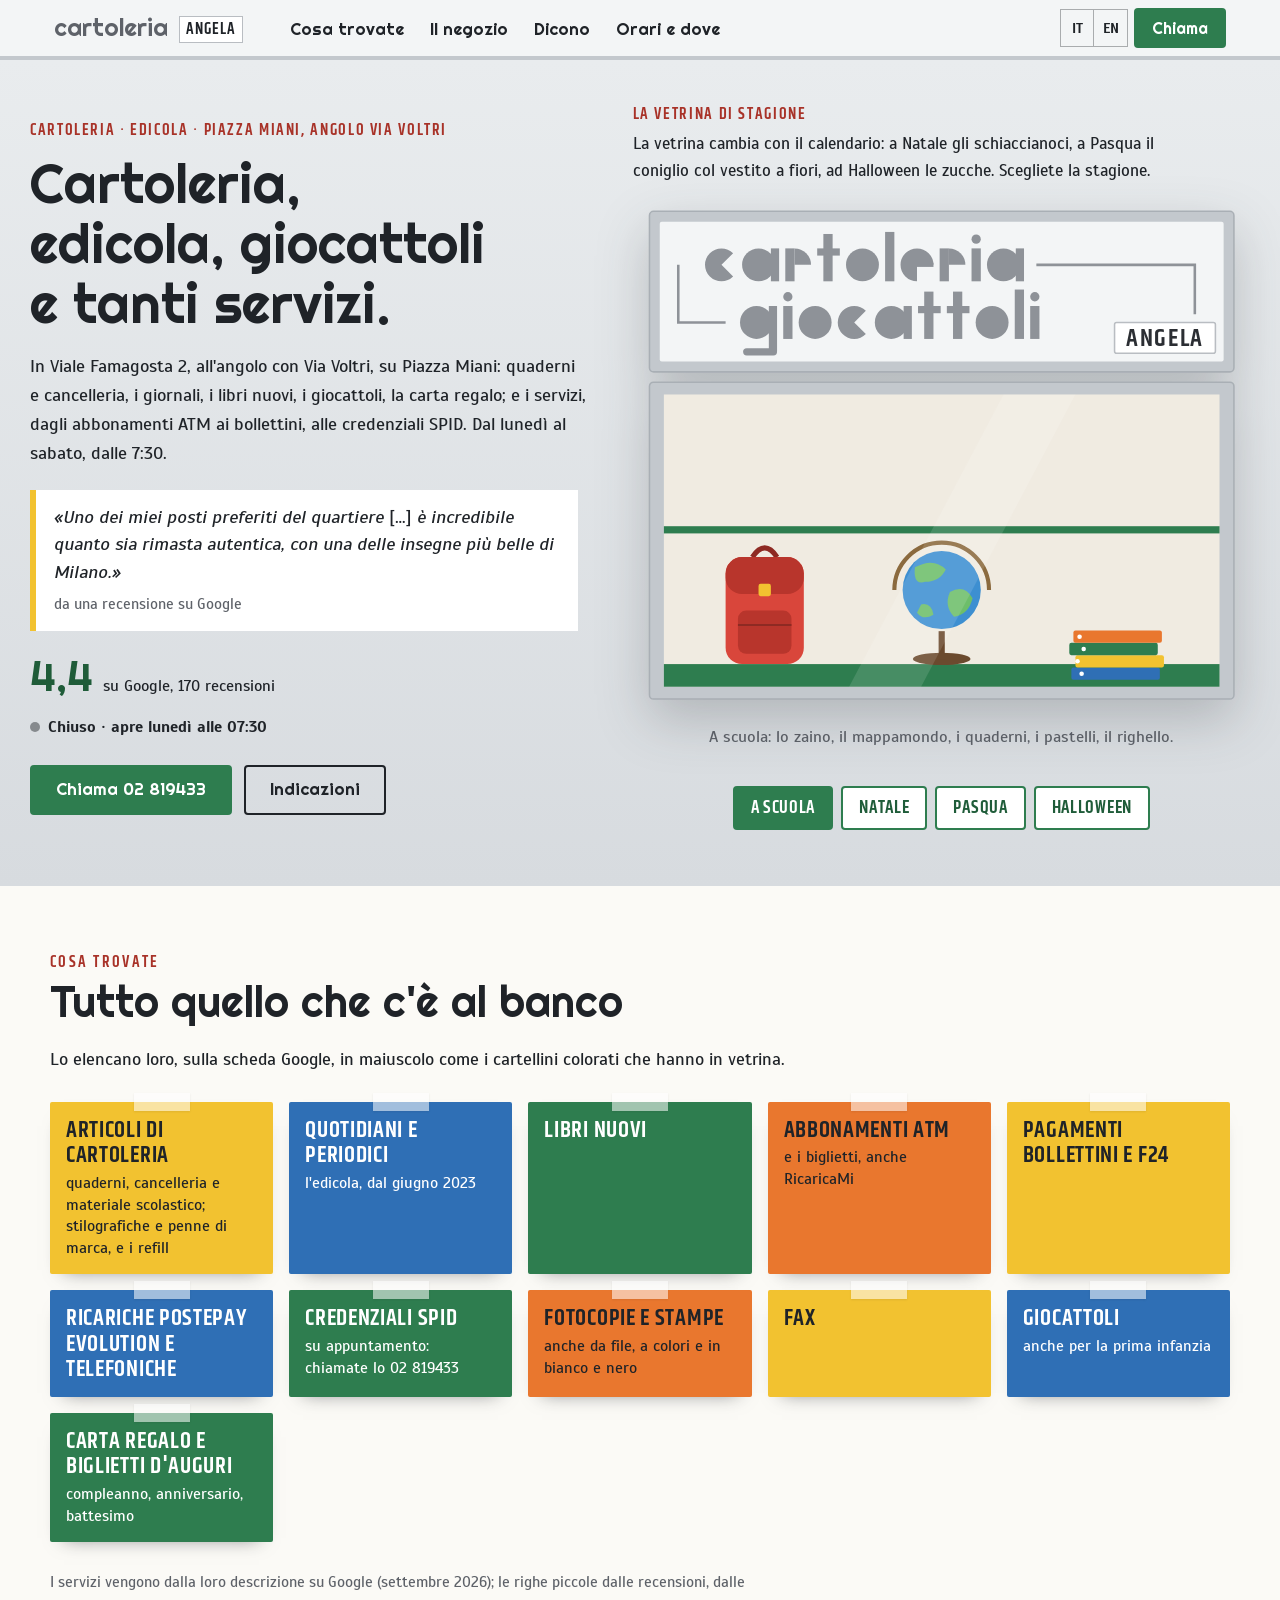
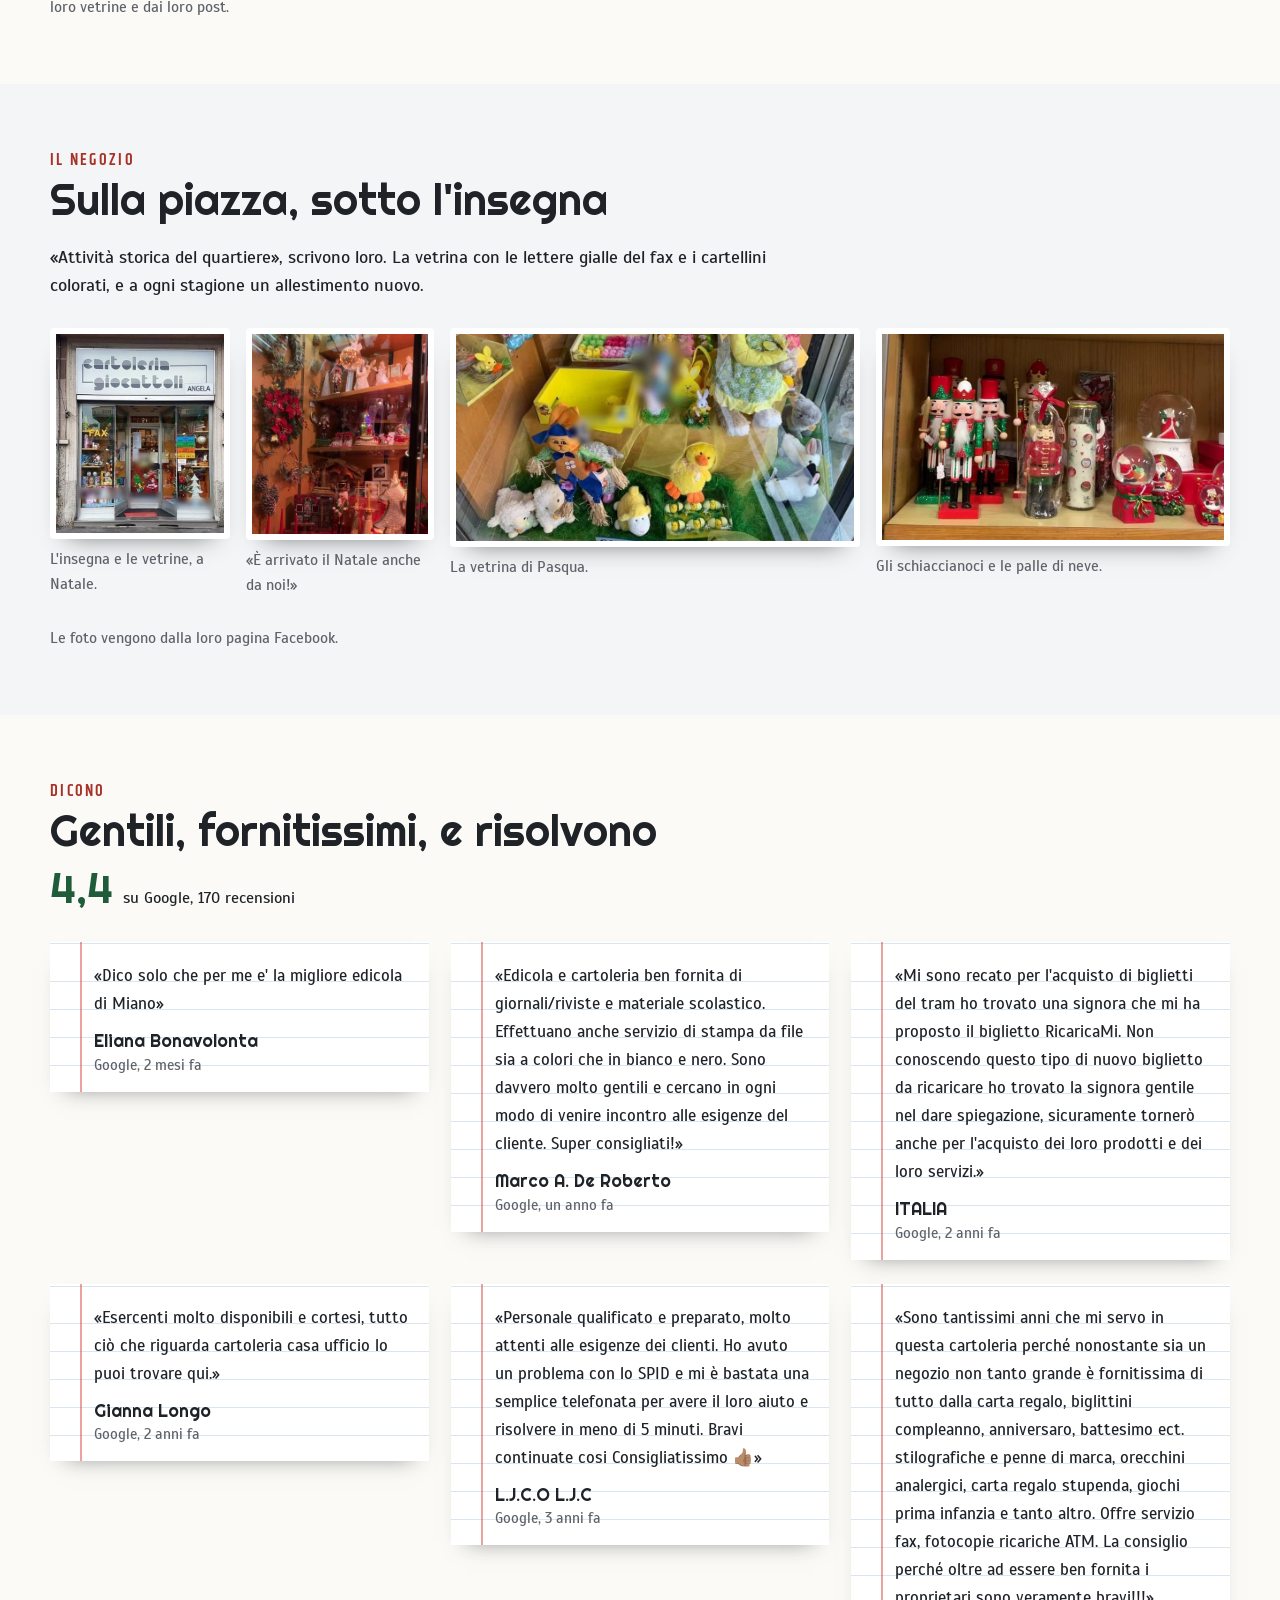
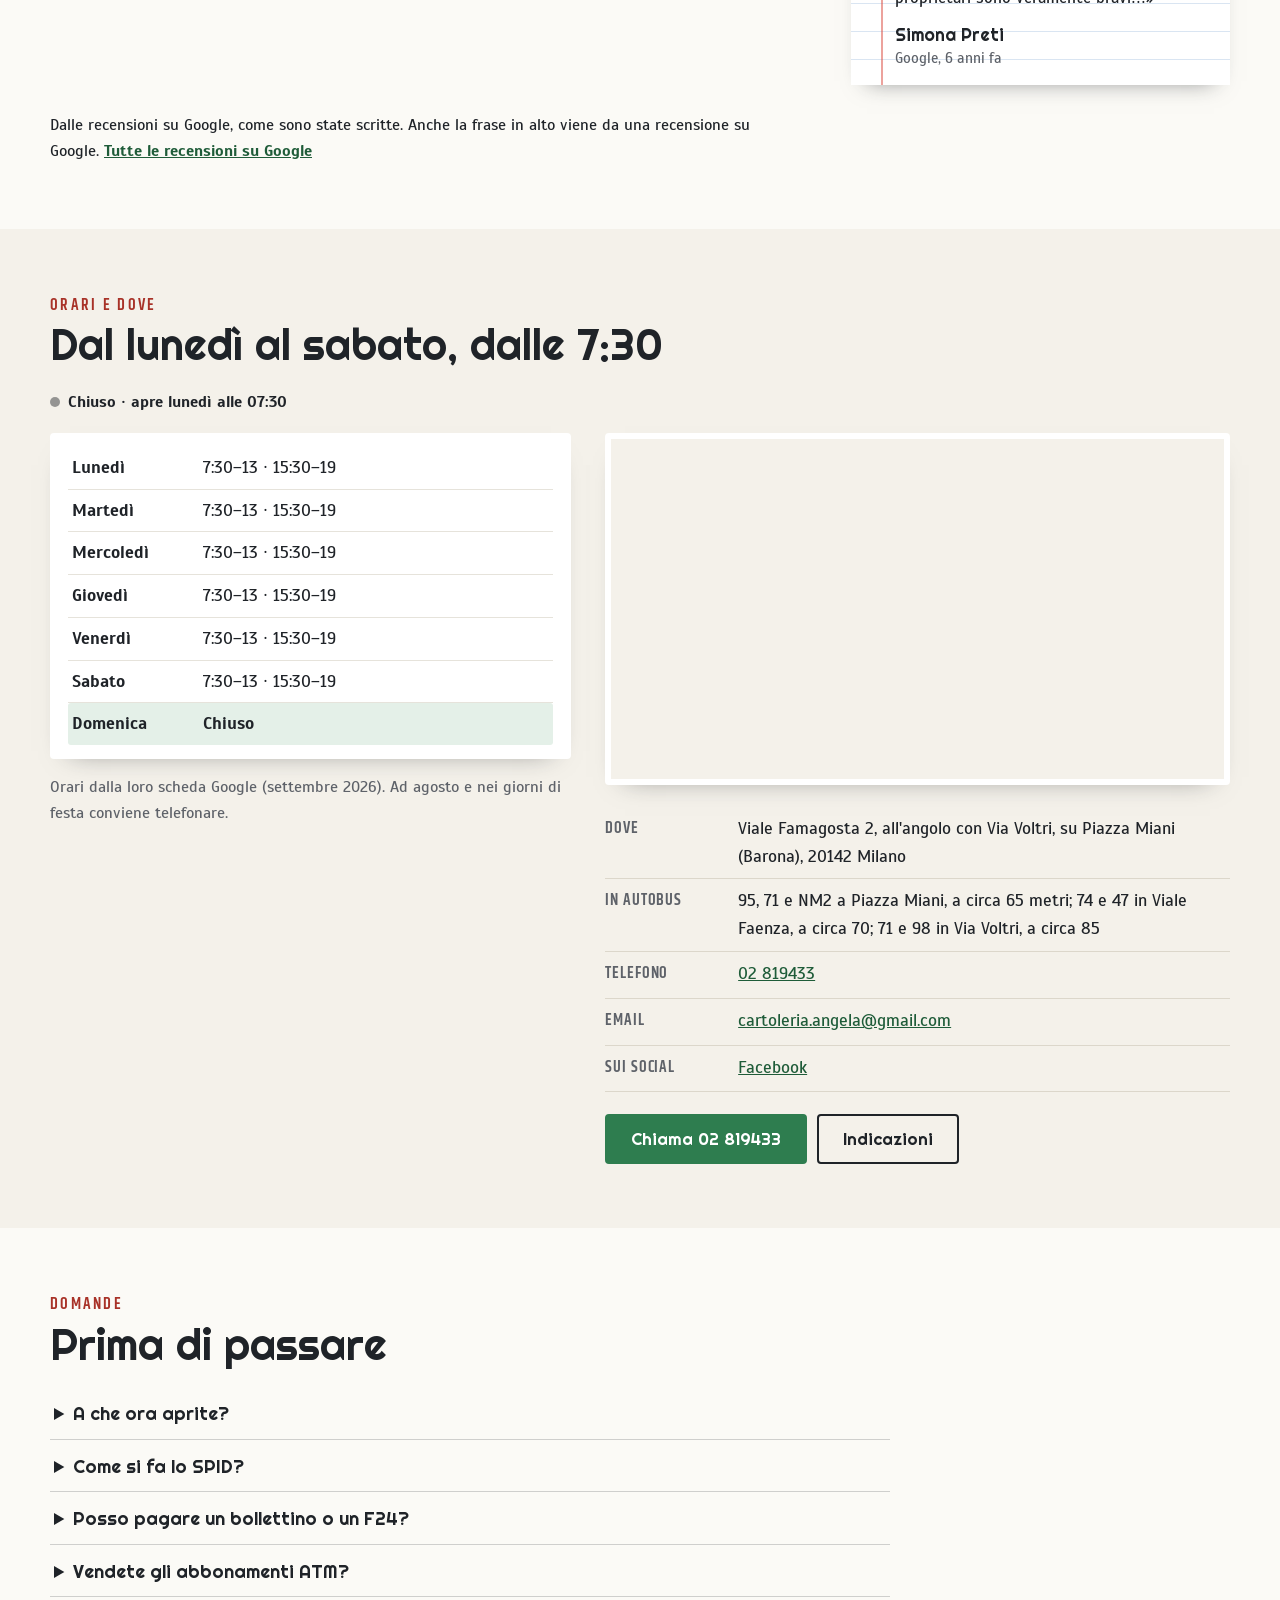
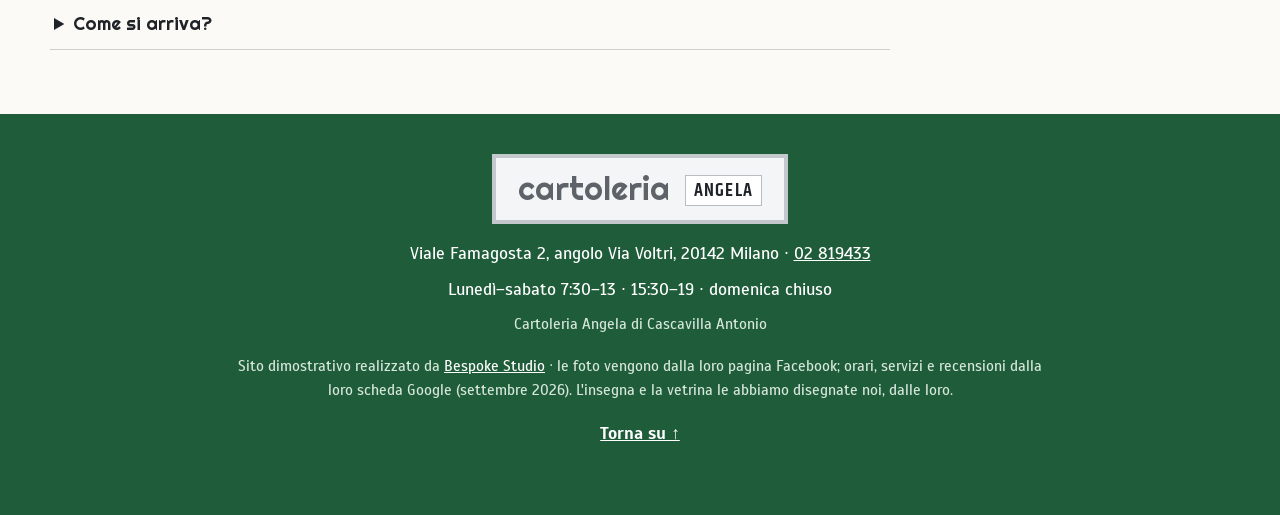
==== index.html @ 340fa1d5 "Cartoleria Angela, Viale Famagosta 2 — la vetrina di stagione Cartoleria ed edicola su Piazza Miani," ====
<!DOCTYPE html>
<html lang="it" class="no-js">
<head>
<meta charset="utf-8">
<meta name="viewport" content="width=device-width, initial-scale=1">
<script>(function(){var r=document.documentElement;r.classList.remove('no-js');
/* la firma: finché main.js non parte la vetrina resta vuota; se il codice non arriva, dopo 2,5 s è allestita (stato finale) */
try{if(!matchMedia('(prefers-reduced-motion: reduce)').matches){r.classList.add('firma-attesa');window.__attesaVetrina=setTimeout(function(){r.classList.remove('firma-attesa')},2500)}}catch(e){}})()</script>
<title>Cartoleria Angela — cartoleria ed edicola, Viale Famagosta 2 (Piazza Miani), Milano</title>
<meta name="description" content="Cartoleria Angela, Viale Famagosta 2 angolo Via Voltri, su Piazza Miani (Milano, Barona): cartoleria, edicola, libri nuovi, giocattoli; abbonamenti ATM, bollettini e F24, ricariche, credenziali SPID, fotocopie. Lunedì–sabato 7:30–13 e 15:30–19. Google 4,4 su 170. Tel. 02 819433.">
<link rel="canonical" href="https://rotenzark.github.io/cartoleria-angela-barona/">
<meta property="og:type" content="website">
<meta property="og:title" content="Cartoleria Angela — cartoleria, edicola, giocattoli e tanti servizi">
<meta property="og:description" content="La cartoleria di Piazza Miani, con una delle insegne più belle di Milano: articoli di cartoleria, giornali, libri, giocattoli e i servizi, dagli abbonamenti ATM allo SPID.">
<meta property="og:image" content="https://rotenzark.github.io/cartoleria-angela-barona/img/og.jpg">
<meta property="og:url" content="https://rotenzark.github.io/cartoleria-angela-barona/">
<meta property="og:locale" content="it_IT">
<meta name="twitter:card" content="summary_large_image">
<meta name="theme-color" content="#2E7D4F">
<link rel="icon" href="img/favicon.svg" type="image/svg+xml">
<link rel="icon" href="img/favicon-32.png" sizes="32x32" type="image/png">
<link rel="apple-touch-icon" href="img/apple-touch-icon.png">
<link rel="preconnect" href="https://fonts.googleapis.com">
<link rel="preconnect" href="https://fonts.gstatic.com" crossorigin>
<link href="https://fonts.googleapis.com/css2?family=Khand:wght@500;600&amp;family=Righteous&amp;family=Scada:ital,wght@0,400;0,700;1,400&amp;display=swap" rel="stylesheet">
<link rel="stylesheet" href="css/styles.css?v=1">
<script src="https://cdn.jsdelivr.net/npm/gsap@3.12.5/dist/gsap.min.js" defer></script>
<script src="https://cdn.jsdelivr.net/npm/gsap@3.12.5/dist/ScrollTrigger.min.js" defer></script>
<script src="js/main.js?v=1" defer></script>
<script type="application/ld+json">
{"@context":"https://schema.org","@type":"Store","name":"Cartoleria Angela","legalName":"Cartoleria Angela di Cascavilla Antonio","description":"Cartoleria ed edicola in Viale Famagosta 2, angolo Via Voltri, su Piazza Miani a Milano: articoli di cartoleria, quotidiani e periodici, libri nuovi, giocattoli; abbonamenti ATM, pagamenti di bollettini e F24, ricariche, credenziali SPID, fotocopie.","url":"https://rotenzark.github.io/cartoleria-angela-barona/","image":"https://rotenzark.github.io/cartoleria-angela-barona/img/og.jpg","telephone":"+39 02 819433","email":"cartoleria.angela@gmail.com","address":{"@type":"PostalAddress","streetAddress":"Viale Famagosta 2","postalCode":"20142","addressLocality":"Milano","addressRegion":"MI","addressCountry":"IT"},"geo":{"@type":"GeoCoordinates","latitude":45.43682,"longitude":9.1548},"openingHoursSpecification":[{"@type":"OpeningHoursSpecification","dayOfWeek":["Monday","Tuesday","Wednesday","Thursday","Friday","Saturday"],"opens":"07:30","closes":"13:00"},{"@type":"OpeningHoursSpecification","dayOfWeek":["Monday","Tuesday","Wednesday","Thursday","Friday","Saturday"],"opens":"15:30","closes":"19:00"}],"aggregateRating":{"@type":"AggregateRating","ratingValue":"4.4","reviewCount":"170","bestRating":"5"},"sameAs":["https://www.facebook.com/cartoleriangela"]}
</script>
<script type="application/ld+json">
{"@context":"https://schema.org","@type":"FAQPage","mainEntity":[
{"@type":"Question","name":"A che ora aprite?","acceptedAnswer":{"@type":"Answer","text":"Dal lunedì al sabato dalle 7:30 alle 13 e dalle 15:30 alle 19; la domenica è chiuso. Sono gli orari della loro scheda Google di settembre 2026."}},
{"@type":"Question","name":"Come si fa lo SPID?","acceptedAnswer":{"@type":"Answer","text":"Rilasciano le credenziali SPID in negozio, su appuntamento: l'appuntamento si prende al telefono, allo 02 819433."}},
{"@type":"Question","name":"Posso pagare un bollettino o un F24?","acceptedAnswer":{"@type":"Answer","text":"Sì, lo scrivono loro: pagamenti di bollettini e F24, e le ricariche Postepay Evolution e telefoniche."}},
{"@type":"Question","name":"Vendete gli abbonamenti ATM?","acceptedAnswer":{"@type":"Answer","text":"Sì, gli abbonamenti ATM e i biglietti; un cliente racconta che gli hanno proposto il biglietto RicaricaMi, e gliel'hanno spiegato."}},
{"@type":"Question","name":"Come si arriva?","acceptedAnswer":{"@type":"Answer","text":"Viale Famagosta 2 è all'angolo con Via Voltri, su Piazza Miani: il 95, il 71 e l'NM2 fermano a Piazza Miani, a circa 65 metri; il 74 e il 47 in Viale Faenza, a circa 70; il 71 e il 98 in Via Voltri, a circa 85."}}
]}
</script>
</head>
<body>

<a class="salta" href="#contenuto" data-i18n="m.salta">Vai al contenuto</a>

<header class="testata" id="testata">
  <div class="testata__dentro">
    <a class="marchio" href="#inizio" aria-label="Cartoleria Angela: torna all'inizio" data-i18n-aria="m.top">
      <span class="marchio__nome" aria-hidden="true">cartoleria <b>ANGELA</b></span>
    </a>
    <nav id="mainNav" class="voci" aria-label="Le sezioni" data-i18n-aria="m.nav">
      <a href="#servizi" data-i18n="n.servizi">Cosa trovate</a>
      <a href="#negozio" data-i18n="n.negozio">Il negozio</a>
      <a href="#dicono" data-i18n="n.dicono">Dicono</a>
      <a href="#orari" data-i18n="n.orari">Orari e dove</a>
    </nav>
    <div class="testata__azioni">
      <div class="lingue" role="group" aria-label="Lingua" data-i18n-aria="m.lingua">
        <button type="button" data-lang="it" aria-pressed="true">IT</button>
        <button type="button" data-lang="en" aria-pressed="false">EN</button>
      </div>
      <a class="chiama" href="tel:+3902819433"><span data-i18n="t.chiama">Chiama</span></a>
      <button id="burger" class="burger" type="button" aria-expanded="false" aria-controls="menuMobile" aria-label="Apri il menu" data-i18n-aria="m.menu"><span></span><span></span><span></span></button>
    </div>
  </div>
</header>

<nav id="menuMobile" class="menu-mobile" hidden aria-label="Le sezioni" data-i18n-aria="m.nav">
  <a href="#servizi" data-i18n="n.servizi">Cosa trovate</a>
  <a href="#negozio" data-i18n="n.negozio">Il negozio</a>
  <a href="#dicono" data-i18n="n.dicono">Dicono</a>
  <a href="#orari" data-i18n="n.orari">Orari e dove</a>
  <a href="#domande" data-i18n="n.domande">Domande</a>
  <a class="menu-mobile__tel" href="tel:+3902819433"><span data-i18n="t.chiama">Chiama</span> <span class="intero">02 819433</span></a>
</nav>

<main id="contenuto">

  <!-- ══════ L'APERTURA: le parole, l'insegna e la vetrina ══════ -->
  <section id="inizio" class="apertura" aria-labelledby="titolo">
    <div class="apertura__testo">
      <p class="apertura__sopra" data-i18n="h.sopra">Cartoleria · Edicola · Piazza Miani, angolo Via Voltri</p>
      <h1 id="titolo" class="apertura__titolo" data-i18n="h.titolo">Cartoleria, edicola, giocattoli e tanti servizi.</h1>
      <p class="apertura__frase" data-i18n="h.testo">In Viale Famagosta 2, all'angolo con Via Voltri, su Piazza Miani: quaderni e cancelleria, i giornali, i libri nuovi, i giocattoli, la carta regalo; e i servizi, dagli abbonamenti ATM ai bollettini, alle credenziali SPID. Dal lunedì al sabato, dalle 7:30.</p>
      <p class="apertura__citazione"><span>«Uno dei miei posti preferiti del quartiere <span class="taglio">[…]</span> è incredibile quanto sia rimasta autentica, con una delle insegne più belle di Milano.»</span> <span class="apertura__chi" data-i18n="h.chi">da una recensione su Google</span></p>
      <div class="voti">
        <p class="voto"><b class="voto__n">4,4</b> <span class="voto__su" data-i18n="h.google">su Google, 170 recensioni</span></p>
      </div>
      <p class="stato" id="orarioStato">Dal lunedì al sabato, dalle 7:30</p>
      <div class="apertura__azioni">
        <a class="bottone bottone--verde" href="tel:+3902819433"><span data-i18n="t.chiama">Chiama</span>&nbsp;<span class="intero">02 819433</span></a>
        <a class="bottone bottone--vuoto" href="https://www.google.com/maps/dir/?api=1&amp;destination=Cartoleria+Angela%2C+Viale+Famagosta+2%2C+20142+Milano" target="_blank" rel="noopener" data-i18n="t.indicazioni">Indicazioni</a>
      </div>
    </div>
    <div class="apertura__vetrina">
      <p class="vetrina__sopra" data-i18n="p.sopra">La vetrina di stagione</p>
      <p class="vetrina__testo" data-i18n="p.testo">La vetrina cambia con il calendario: a Natale gli schiaccianoci, a Pasqua il coniglio col vestito a fiori, ad Halloween le zucche. Scegliete la stagione.</p>
      <figure class="vetrina" id="vetrina-firma" data-modo="0" data-firma="fatta">
<!--VETRINA--><svg class="vetrina__svg" id="vetrinaSvg" viewBox="0 0 600 500" role="img" aria-labelledby="vetrinaTitolo vetrinaDesc">
        <title id="vetrinaTitolo" data-i18n="p.titolo">L'insegna e la vetrina</title>
        <desc id="vetrinaDesc" data-i18n="p.desc">La loro insegna, «cartoleria giocattoli» in lettere anni Settanta con la targhetta «Angela», e sotto la vetrina: gli oggetti della stagione si posano uno alla volta, poi arriva l'addobbo. A scuola: lo zaino, il mappamondo, i quaderni, i pastelli, il righello e le bandierine. Natale: l'albero, lo schiaccianoci, il pacchetto, la palla di neve, la candela e le lucine. Pasqua: il coniglio, le uova, il cestino, il pulcino e la ghirlanda di fiori. Halloween: le zucche, il cappello da strega, la lanterna, il fantasmino e la ragnatela.</desc>
        <defs><linearGradient id="vetrinaRiga1" gradientUnits="userSpaceOnUse" x1="0" y1="48" x2="0" y2="80"><stop offset="0" stop-color="#8E9298"/><stop offset=".455" stop-color="#8E9298"/><stop offset=".455" stop-color="#F3F5F6"/><stop offset=".545" stop-color="#F3F5F6"/><stop offset=".545" stop-color="#5E6269"/><stop offset="1" stop-color="#5E6269"/></linearGradient><linearGradient id="vetrinaRiga2" gradientUnits="userSpaceOnUse" x1="0" y1="104" x2="0" y2="136"><stop offset="0" stop-color="#8E9298"/><stop offset=".455" stop-color="#8E9298"/><stop offset=".455" stop-color="#F3F5F6"/><stop offset=".545" stop-color="#F3F5F6"/><stop offset=".545" stop-color="#5E6269"/><stop offset="1" stop-color="#5E6269"/></linearGradient><clipPath id="vetrinaVetro"><rect x="30" y="190" width="540" height="284"/></clipPath></defs>
        <g class="insegna" aria-hidden="true">
          <rect class="insegna__telaio" x="16" y="12" width="568" height="156" rx="4"/>
          <rect class="insegna__pannello" x="26" y="22" width="548" height="136" rx="2"/>
          <path class="insegna__filo" d="M392 64 H546 V112 M44 64 V120 H90"/>
          <g fill="url(#vetrinaRiga1)"><g transform="translate(70 80)"><path d="M16 -16 L27.3 -27.3 A16 16 0 1 0 27.3 -4.7 Z"/></g><g transform="translate(106 80)"><circle cx="16" cy="-16" r="16"/><rect x="28" y="-32" width="8" height="32"/></g><g transform="translate(148 80)"><rect x="0" y="-32" width="9" height="32"/><path d="M9 -32 A16 16 0 0 1 25 -16 L9 -16 Z"/></g><g transform="translate(179 80)"><rect x="6" y="-46" width="9" height="46"/><rect x="0" y="-32" width="22" height="7"/></g><g transform="translate(207 80)"><circle cx="16" cy="-16" r="16"/></g><g transform="translate(245 80)"><rect x="0" y="-48" width="9" height="48"/></g><g transform="translate(260 80)"><path d="M16 -16 L32 -16 A16 16 0 1 0 16 0 Z"/><rect x="16" y="-18" width="16" height="4"/></g><g transform="translate(298 80)"><rect x="0" y="-32" width="9" height="32"/><path d="M9 -32 A16 16 0 0 1 25 -16 L9 -16 Z"/></g><g transform="translate(329 80)"><rect x="0" y="-32" width="9" height="32"/><circle cx="4.5" cy="-41" r="4.5"/></g><g transform="translate(344 80)"><circle cx="16" cy="-16" r="16"/><rect x="28" y="-32" width="8" height="32"/></g></g>
          <g fill="url(#vetrinaRiga2)"><g transform="translate(104 136)"><circle cx="16" cy="-16" r="16"/><rect x="28" y="-32" width="8" height="44"/><rect x="3" y="9" width="33" height="7" rx="3.5"/></g><g transform="translate(146 136)"><rect x="0" y="-32" width="9" height="32"/><circle cx="4.5" cy="-41" r="4.5"/></g><g transform="translate(161 136)"><circle cx="16" cy="-16" r="16"/></g><g transform="translate(199 136)"><path d="M16 -16 L27.3 -27.3 A16 16 0 1 0 27.3 -4.7 Z"/></g><g transform="translate(235 136)"><circle cx="16" cy="-16" r="16"/><rect x="28" y="-32" width="8" height="32"/></g><g transform="translate(277 136)"><rect x="6" y="-46" width="9" height="46"/><rect x="0" y="-32" width="22" height="7"/></g><g transform="translate(305 136)"><rect x="6" y="-46" width="9" height="46"/><rect x="0" y="-32" width="22" height="7"/></g><g transform="translate(333 136)"><circle cx="16" cy="-16" r="16"/></g><g transform="translate(371 136)"><rect x="0" y="-48" width="9" height="48"/></g><g transform="translate(386 136)"><rect x="0" y="-32" width="9" height="32"/><circle cx="4.5" cy="-41" r="4.5"/></g></g>
          <rect class="insegna__targa" x="468" y="120" width="98" height="30" rx="2"/>
          <text class="insegna__angela" x="517" y="143" text-anchor="middle">ANGELA</text>
        </g>
        <rect class="vetrina__telaio" x="16" y="178" width="568" height="308" rx="4"/>
        <rect class="vetrina__fondo" x="30" y="190" width="540" height="284"/>
        <rect class="vetrina__ripiano" x="30" y="318" width="540" height="7"/>
        <rect class="vetrina__base" x="30" y="452" width="540" height="22"/>
        <g clip-path="url(#vetrinaVetro)">
          <g class="vetrina__tutto" id="vetrinaTutto">
          <g class="vetrina__set" data-m="0">
            <g class="oggetto" data-i="0" transform="translate(128 452)" opacity="1"><rect x="-38" y="-104" width="76" height="104" rx="16" fill="#D9463B"/><path d="M-12 -104 Q0 -122 12 -104" fill="none" stroke="#8E2A23" stroke-width="5"/><rect x="-38" y="-104" width="76" height="36" rx="16" fill="#B8352C"/><rect x="-6" y="-78" width="12" height="12" rx="2" fill="#F2C230"/><rect x="-26" y="-52" width="52" height="42" rx="8" fill="#B8352C"/><path d="M-26 -38 H26" stroke="#8E2A23" stroke-width="2"/></g>
            <g class="oggetto" data-i="1" transform="translate(300 452)" opacity="1"><ellipse cx="0" cy="-5" rx="28" ry="6" fill="#6B4A2E"/><rect x="-3" y="-32" width="6" height="28" fill="#6B4A2E"/><circle cx="0" cy="-72" r="38" fill="#3D8FD1"/><path d="M-26 -94 Q-8 -104 4 -92 Q-2 -80 -16 -80 Q-28 -76 -26 -94 Z M8 -70 Q22 -78 30 -64 Q26 -48 12 -46 Q2 -56 8 -70 Z M-20 -58 Q-10 -60 -8 -48 Q-18 -42 -24 -50 Z" fill="#6DBE6A"/><path d="M-46 -72 A46 46 0 0 1 46 -72" fill="none" stroke="#8B6A3E" stroke-width="4"/></g>
            <g class="oggetto" data-i="2" transform="translate(470 452)" opacity="1"><rect x="-44" y="-12" width="86" height="12" rx="2" fill="#2F6FB5"/><rect x="-40" y="-24" width="86" height="12" rx="2" fill="#F2C230"/><rect x="-46" y="-36" width="86" height="12" rx="2" fill="#2E7D4F"/><rect x="-42" y="-48" width="86" height="12" rx="2" fill="#E9772E"/><circle cx="-36" cy="-42" r="2.2" fill="#FFFFFF"/><circle cx="-32" cy="-30" r="2.2" fill="#FFFFFF"/><circle cx="-38" cy="-18" r="2.2" fill="#FFFFFF"/><circle cx="-34" cy="-6" r="2.2" fill="#FFFFFF"/></g>
            <g class="oggetto" data-i="3" transform="translate(196 318)" opacity="1"><rect x="-15" y="-76" width="6" height="54" fill="#D9463B"/><path d="M-15 -76 L-12 -84 L-9 -76 Z" fill="#E8C9A0"/><rect x="-8" y="-86" width="6" height="64" fill="#F2C230"/><path d="M-8 -86 L-5 -94 L-2 -86 Z" fill="#E8C9A0"/><rect x="-1" y="-80" width="6" height="58" fill="#2E7D4F"/><path d="M-1 -80 L2 -88 L5 -80 Z" fill="#E8C9A0"/><rect x="6" y="-88" width="6" height="66" fill="#2F6FB5"/><path d="M6 -88 L9 -96 L12 -88 Z" fill="#E8C9A0"/><rect x="12" y="-74" width="6" height="52" fill="#E9772E"/><path d="M12 -74 L15 -82 L18 -74 Z" fill="#E8C9A0"/><rect x="-22" y="-48" width="44" height="48" rx="5" fill="#C7CED5"/><rect x="-22" y="-40" width="44" height="6" fill="#AEB6BE"/></g>
            <g class="oggetto" data-i="4" transform="translate(410 318)" opacity="1"><g transform="rotate(-14)"><rect x="-8" y="-92" width="16" height="92" rx="2" fill="#F2D26B"/><path d="M-8 -84 H1" stroke="#8B6A3E" stroke-width="1.5"/><path d="M-8 -76 H-2" stroke="#8B6A3E" stroke-width="1.5"/><path d="M-8 -68 H1" stroke="#8B6A3E" stroke-width="1.5"/><path d="M-8 -60 H-2" stroke="#8B6A3E" stroke-width="1.5"/><path d="M-8 -52 H1" stroke="#8B6A3E" stroke-width="1.5"/><path d="M-8 -44 H-2" stroke="#8B6A3E" stroke-width="1.5"/><path d="M-8 -36 H1" stroke="#8B6A3E" stroke-width="1.5"/><path d="M-8 -28 H-2" stroke="#8B6A3E" stroke-width="1.5"/><path d="M-8 -20 H1" stroke="#8B6A3E" stroke-width="1.5"/><path d="M-8 -12 H-2" stroke="#8B6A3E" stroke-width="1.5"/></g><path d="M14 0 L64 0 L14 -58 Z" fill="#7FC4E8" opacity=".85"/><path d="M24 -8 L44 -8 L24 -32 Z" fill="#F0EBE1"/></g>
            <g class="addobbo" transform="translate(0 0)" opacity="1"><path d="M44 196 Q300 216 556 196" fill="none" stroke="#6B6E73" stroke-width="1.5"/><path d="M59.444 197.049 L85.444 197.049 L72.444 217.049 Z" fill="#D9463B"/><path d="M116.333 198.778 L142.333 198.778 L129.333 218.778 Z" fill="#F2C230"/><path d="M173.222 200.012 L199.222 200.012 L186.222 220.012 Z" fill="#2F6FB5"/><path d="M230.111 200.753 L256.111 200.753 L243.111 220.753 Z" fill="#2E7D4F"/><path d="M287 201 L313 201 L300 221 Z" fill="#E9772E"/><path d="M343.889 200.753 L369.889 200.753 L356.889 220.753 Z" fill="#D9463B"/><path d="M400.778 200.012 L426.778 200.012 L413.778 220.012 Z" fill="#F2C230"/><path d="M457.667 198.778 L483.667 198.778 L470.667 218.778 Z" fill="#2F6FB5"/><path d="M514.556 197.049 L540.556 197.049 L527.556 217.049 Z" fill="#2E7D4F"/></g>
          </g>
          <g class="vetrina__set" data-m="1">
            <g class="oggetto" data-i="0" transform="translate(128 452)" opacity="1"><rect x="-7" y="-18" width="14" height="18" fill="#6B4A2E"/><path d="M-44 -18 L44 -18 L0 -62 Z" fill="#2E7D4F"/><path d="M-36 -48 L36 -48 L0 -88 Z" fill="#3A9A5F"/><path d="M-26 -76 L26 -76 L0 -110 Z" fill="#2E7D4F"/><path d="M0 -122 L4 -113 L13 -113 L6 -107 L9 -98 L0 -104 L-9 -98 L-6 -107 L-13 -113 L-4 -113 Z" fill="#F2C230"/><circle cx="-20" cy="-28" r="4.5" fill="#D9463B"/><circle cx="18" cy="-34" r="4.5" fill="#F2C230"/><circle cx="-10" cy="-58" r="4.5" fill="#FFFFFF"/><circle cx="14" cy="-64" r="4.5" fill="#D9463B"/><circle cx="0" cy="-86" r="4.5" fill="#F2C230"/></g>
            <g class="oggetto" data-i="1" transform="translate(300 452)" opacity="1"><rect x="-14" y="-8" width="28" height="8" rx="2" fill="#B8352C"/><rect x="-12" y="-38" width="10" height="30" fill="#1F2328"/><rect x="2" y="-38" width="10" height="30" fill="#1F2328"/><rect x="-16" y="-80" width="32" height="44" rx="3" fill="#D9463B"/><rect x="-16" y="-46" width="32" height="6" fill="#FFFFFF"/><circle cx="0" cy="-72" r="2.2" fill="#F2C230"/><circle cx="0" cy="-62" r="2.2" fill="#F2C230"/><circle cx="0" cy="-52" r="2.2" fill="#F2C230"/><rect x="-24" y="-80" width="8" height="30" rx="4" fill="#D9463B"/><rect x="16" y="-80" width="8" height="30" rx="4" fill="#D9463B"/><rect x="-12" y="-100" width="24" height="20" rx="3" fill="#F2D2B6"/><path d="M-13 -86 L13 -86 L8 -74 L-8 -74 Z" fill="#FFFFFF"/><circle cx="-5" cy="-94" r="1.8" fill="#1F2328"/><circle cx="5" cy="-94" r="1.8" fill="#1F2328"/><rect x="-14" y="-128" width="28" height="28" rx="3" fill="#1F2328"/><rect x="-14" y="-106" width="28" height="5" fill="#F2C230"/></g>
            <g class="oggetto" data-i="2" transform="translate(470 452)" opacity="1"><rect x="-36" y="-56" width="72" height="56" rx="3" fill="#C0392B"/><rect x="-6" y="-56" width="12" height="56" fill="#F2C230"/><rect x="-36" y="-34" width="72" height="10" fill="#F2C230"/><ellipse cx="-12" cy="-62" rx="13" ry="7" transform="rotate(-20 -12 -62)" fill="#F2C230"/><ellipse cx="12" cy="-62" rx="13" ry="7" transform="rotate(20 12 -62)" fill="#F2C230"/></g>
            <g class="oggetto" data-i="3" transform="translate(196 318)" opacity="1"><path d="M-26 0 L26 0 L20 -16 L-20 -16 Z" fill="#6B4A2E"/><circle cx="0" cy="-44" r="30" fill="#DCEFF8" stroke="#FFFFFF" stroke-width="2"/><path d="M-10 -24 L10 -24 L0 -52 Z" fill="#2E7D4F"/><circle cx="-14" cy="-56" r="2" fill="#FFFFFF"/><circle cx="8" cy="-62" r="2" fill="#FFFFFF"/><circle cx="16" cy="-40" r="2" fill="#FFFFFF"/><circle cx="-18" cy="-38" r="2" fill="#FFFFFF"/><circle cx="2" cy="-68" r="2" fill="#FFFFFF"/><circle cx="-6" cy="-30" r="2" fill="#FFFFFF"/></g>
            <g class="oggetto" data-i="4" transform="translate(410 318)" opacity="1"><ellipse cx="0" cy="-4" rx="24" ry="6" fill="#D4A437"/><rect x="-10" y="-62" width="20" height="58" rx="2" fill="#C0392B"/><path d="M0 -84 Q9 -70 0 -64 Q-9 -70 0 -84 Z" fill="#F2C230"/><path d="M0 -76 Q4 -69 0 -66 Q-4 -69 0 -76 Z" fill="#FFF3B0"/></g>
            <g class="addobbo" transform="translate(0 0)" opacity="1"><path d="M40 198 Q170 214 300 200 Q430 214 560 198" fill="none" stroke="#2B2E33" stroke-width="1.5"/><circle cx="61.667" cy="206.071" r="5.5" fill="#F2C230"/><circle cx="105" cy="209.657" r="5.5" fill="#E9772E"/><circle cx="148.333" cy="211.727" r="5.5" fill="#2F6FB5"/><circle cx="191.667" cy="211.727" r="5.5" fill="#D9463B"/><circle cx="235" cy="209.657" r="5.5" fill="#2E7D4F"/><circle cx="278.333" cy="206.071" r="5.5" fill="#F2C230"/><circle cx="321.667" cy="206.071" r="5.5" fill="#E9772E"/><circle cx="365" cy="209.657" r="5.5" fill="#2F6FB5"/><circle cx="408.333" cy="211.727" r="5.5" fill="#D9463B"/><circle cx="451.667" cy="211.727" r="5.5" fill="#2E7D4F"/><circle cx="495" cy="209.657" r="5.5" fill="#F2C230"/><circle cx="538.333" cy="206.071" r="5.5" fill="#E9772E"/></g>
          </g>
          <g class="vetrina__set" data-m="2">
            <g class="oggetto" data-i="0" transform="translate(128 452)" opacity="1"><ellipse cx="0" cy="-36" rx="30" ry="36" fill="#9BCB6E"/><circle cx="-14" cy="-46" r="2.6" fill="#FFFFFF"/><circle cx="10" cy="-30" r="2.6" fill="#F7D9E3"/><circle cx="-6" cy="-18" r="2.6" fill="#F2C230"/><circle cx="16" cy="-52" r="2.6" fill="#FFFFFF"/><circle cx="-18" cy="-26" r="2.6" fill="#F7D9E3"/><circle cx="0" cy="-86" r="20" fill="#CFC7BD"/><ellipse cx="-9" cy="-124" rx="7" ry="22" fill="#CFC7BD"/><ellipse cx="9" cy="-124" rx="7" ry="22" fill="#CFC7BD"/><ellipse cx="-9" cy="-122" rx="3" ry="15" fill="#F7C6D3"/><ellipse cx="9" cy="-122" rx="3" ry="15" fill="#F7C6D3"/><circle cx="-7" cy="-88" r="2.2" fill="#1F2328"/><circle cx="7" cy="-88" r="2.2" fill="#1F2328"/><ellipse cx="0" cy="-80" rx="5" ry="3.5" fill="#F7C6D3"/></g>
            <g class="oggetto" data-i="1" transform="translate(300 452)" opacity="1"><ellipse cx="0" cy="-46" rx="34" ry="46" fill="#F7D9E3"/><path d="M-33 -50 L-22 -40 L-11 -50 L0 -40 L11 -50 L22 -40 L33 -50" fill="none" stroke="#7FC4E8" stroke-width="5" stroke-linejoin="round"/><circle cx="-14" cy="-70" r="3.5" fill="#F2C230"/><circle cx="12" cy="-74" r="3.5" fill="#9BCB6E"/><circle cx="0" cy="-22" r="3.5" fill="#7FC4E8"/><circle cx="-18" cy="-24" r="3.5" fill="#F2C230"/><circle cx="16" cy="-24" r="3.5" fill="#9BCB6E"/></g>
            <g class="oggetto" data-i="2" transform="translate(470 452)" opacity="1"><ellipse cx="-16" cy="-44" rx="11" ry="14" fill="#C9E4F7"/><ellipse cx="4" cy="-48" rx="11" ry="14" fill="#F7D9E3"/><ellipse cx="22" cy="-44" rx="11" ry="14" fill="#F6D43C"/><path d="M-40 -42 L40 -42 L32 0 L-32 0 Z" fill="#C99A5B"/><path d="M-38 -28 H38 M-35 -14 H35" stroke="#A07A42" stroke-width="3"/><path d="M-34 -42 Q0 -96 34 -42" fill="none" stroke="#A07A42" stroke-width="5"/></g>
            <g class="oggetto" data-i="3" transform="translate(196 318)" opacity="1"><ellipse cx="0" cy="-22" rx="24" ry="22" fill="#F6D43C"/><circle cx="8" cy="-50" r="15" fill="#F6D43C"/><path d="M20 -52 L31 -48 L20 -44 Z" fill="#E9772E"/><circle cx="11" cy="-54" r="2" fill="#1F2328"/><path d="M-14 -26 Q-4 -12 8 -24" fill="none" stroke="#E0B92A" stroke-width="3"/></g>
            <g class="oggetto" data-i="4" transform="translate(410 318)" opacity="1"><ellipse cx="0" cy="-34" rx="24" ry="34" fill="#C9E4F7"/><circle cx="-8" cy="-46" r="3.2" fill="#F7D9E3"/><circle cx="8" cy="-30" r="3.2" fill="#FFFFFF"/><circle cx="-6" cy="-16" r="3.2" fill="#F2C230"/><circle cx="10" cy="-54" r="3.2" fill="#F7D9E3"/><path d="M-24 -36 H24" stroke="#9BCB6E" stroke-width="3"/></g>
            <g class="addobbo" transform="translate(0 0)" opacity="1"><path d="M40 200 Q300 240 560 200" fill="none" stroke="#6DBE6A" stroke-width="4"/><g transform="translate(66 203.8)"><circle cx="6" cy="0" r="5" fill="#F7C6D3"/><circle cx="1.854" cy="5.706" r="5" fill="#F7C6D3"/><circle cx="-4.854" cy="3.527" r="5" fill="#F7C6D3"/><circle cx="-4.854" cy="-3.527" r="5" fill="#F7C6D3"/><circle cx="1.854" cy="-5.706" r="5" fill="#F7C6D3"/><circle r="3.5" fill="#E9772E"/></g><g transform="translate(118 210.2)"><circle cx="6" cy="0" r="5" fill="#F6D43C"/><circle cx="1.854" cy="5.706" r="5" fill="#F6D43C"/><circle cx="-4.854" cy="3.527" r="5" fill="#F6D43C"/><circle cx="-4.854" cy="-3.527" r="5" fill="#F6D43C"/><circle cx="1.854" cy="-5.706" r="5" fill="#F6D43C"/><circle r="3.5" fill="#E9772E"/></g><g transform="translate(170 215)"><circle cx="6" cy="0" r="5" fill="#FFFFFF"/><circle cx="1.854" cy="5.706" r="5" fill="#FFFFFF"/><circle cx="-4.854" cy="3.527" r="5" fill="#FFFFFF"/><circle cx="-4.854" cy="-3.527" r="5" fill="#FFFFFF"/><circle cx="1.854" cy="-5.706" r="5" fill="#FFFFFF"/><circle r="3.5" fill="#E9772E"/></g><g transform="translate(222 218.2)"><circle cx="6" cy="0" r="5" fill="#F7C6D3"/><circle cx="1.854" cy="5.706" r="5" fill="#F7C6D3"/><circle cx="-4.854" cy="3.527" r="5" fill="#F7C6D3"/><circle cx="-4.854" cy="-3.527" r="5" fill="#F7C6D3"/><circle cx="1.854" cy="-5.706" r="5" fill="#F7C6D3"/><circle r="3.5" fill="#E9772E"/></g><g transform="translate(274 219.8)"><circle cx="6" cy="0" r="5" fill="#F6D43C"/><circle cx="1.854" cy="5.706" r="5" fill="#F6D43C"/><circle cx="-4.854" cy="3.527" r="5" fill="#F6D43C"/><circle cx="-4.854" cy="-3.527" r="5" fill="#F6D43C"/><circle cx="1.854" cy="-5.706" r="5" fill="#F6D43C"/><circle r="3.5" fill="#E9772E"/></g><g transform="translate(326 219.8)"><circle cx="6" cy="0" r="5" fill="#FFFFFF"/><circle cx="1.854" cy="5.706" r="5" fill="#FFFFFF"/><circle cx="-4.854" cy="3.527" r="5" fill="#FFFFFF"/><circle cx="-4.854" cy="-3.527" r="5" fill="#FFFFFF"/><circle cx="1.854" cy="-5.706" r="5" fill="#FFFFFF"/><circle r="3.5" fill="#E9772E"/></g><g transform="translate(378 218.2)"><circle cx="6" cy="0" r="5" fill="#F7C6D3"/><circle cx="1.854" cy="5.706" r="5" fill="#F7C6D3"/><circle cx="-4.854" cy="3.527" r="5" fill="#F7C6D3"/><circle cx="-4.854" cy="-3.527" r="5" fill="#F7C6D3"/><circle cx="1.854" cy="-5.706" r="5" fill="#F7C6D3"/><circle r="3.5" fill="#E9772E"/></g><g transform="translate(430 215)"><circle cx="6" cy="0" r="5" fill="#F6D43C"/><circle cx="1.854" cy="5.706" r="5" fill="#F6D43C"/><circle cx="-4.854" cy="3.527" r="5" fill="#F6D43C"/><circle cx="-4.854" cy="-3.527" r="5" fill="#F6D43C"/><circle cx="1.854" cy="-5.706" r="5" fill="#F6D43C"/><circle r="3.5" fill="#E9772E"/></g><g transform="translate(482 210.2)"><circle cx="6" cy="0" r="5" fill="#FFFFFF"/><circle cx="1.854" cy="5.706" r="5" fill="#FFFFFF"/><circle cx="-4.854" cy="3.527" r="5" fill="#FFFFFF"/><circle cx="-4.854" cy="-3.527" r="5" fill="#FFFFFF"/><circle cx="1.854" cy="-5.706" r="5" fill="#FFFFFF"/><circle r="3.5" fill="#E9772E"/></g><g transform="translate(534 203.8)"><circle cx="6" cy="0" r="5" fill="#F7C6D3"/><circle cx="1.854" cy="5.706" r="5" fill="#F7C6D3"/><circle cx="-4.854" cy="3.527" r="5" fill="#F7C6D3"/><circle cx="-4.854" cy="-3.527" r="5" fill="#F7C6D3"/><circle cx="1.854" cy="-5.706" r="5" fill="#F7C6D3"/><circle r="3.5" fill="#E9772E"/></g></g>
          </g>
          <g class="vetrina__set" data-m="3">
            <g class="oggetto" data-i="0" transform="translate(128 452)" opacity="1"><ellipse cx="-18" cy="-34" rx="22" ry="34" fill="#D9651F"/><ellipse cx="18" cy="-34" rx="22" ry="34" fill="#D9651F"/><ellipse cx="0" cy="-34" rx="24" ry="36" fill="#E9772E"/><rect x="-4" y="-80" width="8" height="12" rx="2" fill="#2E7D4F"/><path d="M-20 -46 L-10 -46 L-15 -36 Z M10 -46 L20 -46 L15 -36 Z M-18 -20 L18 -20 L12 -12 L6 -18 L0 -12 L-6 -18 L-12 -12 Z" fill="#3A2412"/></g>
            <g class="oggetto" data-i="1" transform="translate(300 452)" opacity="1"><ellipse cx="0" cy="-8" rx="50" ry="10" fill="#2B2B33"/><path d="M-26 -12 L26 -12 L10 -82 Q4 -104 -8 -110 Q2 -92 -4 -82 Z" fill="#2B2B33"/><path d="M-24 -20 L24 -20 L21 -32 L-21 -32 Z" fill="#7A4FA0"/><rect x="-7" y="-31" width="14" height="10" fill="none" stroke="#F2C230" stroke-width="2.5"/></g>
            <g class="oggetto" data-i="2" transform="translate(470 452)" opacity="1"><rect x="-24" y="-8" width="48" height="8" rx="2" fill="#1F2328"/><rect x="-20" y="-66" width="40" height="58" fill="#F2A53A"/><path d="M-20 -66 V-8 M0 -66 V-8 M20 -66 V-8" stroke="#1F2328" stroke-width="3"/><path d="M-24 -66 L24 -66 L14 -80 L-14 -80 Z" fill="#1F2328"/><path d="M-10 -80 Q0 -98 10 -80" fill="none" stroke="#1F2328" stroke-width="3"/><path d="M0 -50 Q7 -40 0 -32 Q-7 -40 0 -50 Z" fill="#FFF3B0"/></g>
            <g class="oggetto" data-i="3" transform="translate(196 318)" opacity="1"><path d="M-26 0 L-26 -44 Q-26 -76 0 -76 Q26 -76 26 -44 L26 0 L17 -8 L9 0 L0 -8 L-9 0 L-17 -8 Z" fill="#FFFFFF" stroke="#D5D9DE" stroke-width="1.5"/><ellipse cx="-8" cy="-50" rx="4" ry="6" fill="#1F2328"/><ellipse cx="8" cy="-50" rx="4" ry="6" fill="#1F2328"/></g>
            <g class="oggetto" data-i="4" transform="translate(410 318)" opacity="1"><ellipse cx="-10" cy="-20" rx="14" ry="20" fill="#D9651F"/><ellipse cx="10" cy="-20" rx="14" ry="20" fill="#D9651F"/><ellipse cx="0" cy="-20" rx="15" ry="21" fill="#E9772E"/><path d="M0 -40 Q2 -50 8 -52" fill="none" stroke="#2E7D4F" stroke-width="4" stroke-linecap="round"/></g>
            <g class="addobbo" transform="translate(0 0)" opacity="1"><g stroke="#8E9298" stroke-width="1.2" fill="none"><path d="M30 190 L130 290 M30 190 L90 300 M30 190 L150 240 M30 190 L140 200"/><path d="M60 220 Q72 214 76 204 M52 238 Q72 232 88 218 Q94 208 96 200 M70 256 Q92 250 110 232 Q118 214 118 200"/></g><path d="M470 214 q10 -12 20 0 q10 -12 20 0 q-10 4 -20 12 q-10 -8 -20 -12 Z" fill="#2B2B33"/><path d="M380 236 q8 -10 16 0 q8 -10 16 0 q-8 3 -16 10 q-8 -7 -16 -10 Z" fill="#2B2B33"/></g>
          </g>
          </g>
        </g>
        <path class="vetrina__riflesso" d="M360 190 L430 190 L280 474 L210 474 Z"/>
      </svg><!--/VETRINA-->
        <figcaption class="vetrina__didascalia">
          <span class="vetrina__d" data-m="0" data-i18n="p.d0">A scuola: lo zaino, il mappamondo, i quaderni, i pastelli, il righello.</span>
          <span class="vetrina__d" data-m="1" data-i18n="p.d1">Natale: l'albero, lo schiaccianoci, il pacchetto, la palla di neve, la candela.</span>
          <span class="vetrina__d" data-m="2" data-i18n="p.d2">Pasqua: il coniglio, le uova, il cestino, il pulcino.</span>
          <span class="vetrina__d" data-m="3" data-i18n="p.d3">Halloween: le zucche, il cappello da strega, la lanterna, il fantasmino.</span>
        </figcaption>
        <div class="vetrina__modi" role="group" aria-label="Quale stagione" data-i18n-aria="p.modi">
          <button type="button" data-modo="0" aria-pressed="true" data-i18n="p.b0">A scuola</button>
          <button type="button" data-modo="1" aria-pressed="false" data-i18n="p.b1">Natale</button>
          <button type="button" data-modo="2" aria-pressed="false" data-i18n="p.b2">Pasqua</button>
          <button type="button" data-modo="3" aria-pressed="false">Halloween</button>
        </div>
        <p class="visually-hidden" id="vetrinaLeggi" aria-live="polite"></p>
      </figure>
    </div>
  </section>

  <!-- ══════ COSA TROVATE: i cartellini della vetrina ══════ -->
  <section id="servizi" class="capitolo" aria-labelledby="serviziT">
    <p class="etichetta" data-i18n="s.etichetta">Cosa trovate</p>
    <h2 id="serviziT" class="capitolo__titolo" data-i18n="s.titolo">Tutto quello che c'è al banco</h2>
    <p class="capitolo__sotto" data-i18n="s.sotto">Lo elencano loro, sulla scheda Google, in maiuscolo come i cartellini colorati che hanno in vetrina.</p>
    <ul class="cartellini">
      <li class="cartellino cartellino--giallo reveal"><span class="cartellino__cosa" data-i18n="c.1">Articoli di cartoleria</span><span class="cartellino__nota" data-i18n="c.1n">quaderni, cancelleria e materiale scolastico; stilografiche e penne di marca, e i refill</span></li>
      <li class="cartellino cartellino--blu reveal"><span class="cartellino__cosa" data-i18n="c.2">Quotidiani e periodici</span><span class="cartellino__nota" data-i18n="c.2n">l'edicola, dal giugno 2023</span></li>
      <li class="cartellino cartellino--verde reveal"><span class="cartellino__cosa" data-i18n="c.3">Libri nuovi</span></li>
      <li class="cartellino cartellino--arancio reveal"><span class="cartellino__cosa" data-i18n="c.4">Abbonamenti ATM</span><span class="cartellino__nota" data-i18n="c.4n">e i biglietti, anche RicaricaMi</span></li>
      <li class="cartellino cartellino--giallo reveal"><span class="cartellino__cosa" data-i18n="c.5">Pagamenti bollettini e F24</span></li>
      <li class="cartellino cartellino--blu reveal"><span class="cartellino__cosa" data-i18n="c.6">Ricariche Postepay Evolution e telefoniche</span></li>
      <li class="cartellino cartellino--verde reveal"><span class="cartellino__cosa" data-i18n="c.7">Credenziali SPID</span><span class="cartellino__nota" data-i18n="c.7n">su appuntamento: chiamate lo 02 819433</span></li>
      <li class="cartellino cartellino--arancio reveal"><span class="cartellino__cosa" data-i18n="c.8">Fotocopie e stampe</span><span class="cartellino__nota" data-i18n="c.8n">anche da file, a colori e in bianco e nero</span></li>
      <li class="cartellino cartellino--giallo reveal"><span class="cartellino__cosa">Fax</span></li>
      <li class="cartellino cartellino--blu reveal"><span class="cartellino__cosa" data-i18n="c.10">Giocattoli</span><span class="cartellino__nota" data-i18n="c.10n">anche per la prima infanzia</span></li>
      <li class="cartellino cartellino--verde reveal"><span class="cartellino__cosa" data-i18n="c.11">Carta regalo e biglietti d'auguri</span><span class="cartellino__nota" data-i18n="c.11n">compleanno, anniversario, battesimo</span></li>
    </ul>
    <p class="foto__nota" data-i18n="s.nota">I servizi vengono dalla loro descrizione su Google (settembre 2026); le righe piccole dalle recensioni, dalle loro vetrine e dai loro post.</p>
  </section>

  <!-- ══════ IL NEGOZIO: le loro foto ══════ -->
  <section id="negozio" class="capitolo capitolo--pannello" aria-labelledby="negozioT">
    <p class="etichetta" data-i18n="g.etichetta">Il negozio</p>
    <h2 id="negozioT" class="capitolo__titolo" data-i18n="g.titolo">Sulla piazza, sotto l'insegna</h2>
    <p class="capitolo__sotto" data-i18n="g.testo">«Attività storica del quartiere», scrivono loro. La vetrina con le lettere gialle del fax e i cartellini colorati, e a ogni stagione un allestimento nuovo.</p>
    <ul class="foto-riga">
      <li class="pezzo reveal" style="--r:.839"><figure><button type="button" class="foto" data-full="img/esterno.jpg" aria-label="Ingrandisci la foto" data-i18n-aria="m.ingrandisci"><img src="img/esterno.jpg" width="478" height="570" alt="Il negozio dal marciapiede: l'insegna «cartoleria giocattoli» con la targhetta «Angela», le vetrine con le lettere gialle «FAX» e i cartellini colorati, due lanterne e due alberelli di Natale." data-i18n-alt="a.esterno"></button><figcaption data-i18n="k.esterno">L'insegna e le vetrine, a Natale.</figcaption></figure></li>
      <li class="pezzo reveal" style="--r:.881"><figure><button type="button" class="foto" data-full="img/natale.jpg" aria-label="Ingrandisci la foto" data-i18n-aria="m.ingrandisci"><img src="img/natale.jpg" width="800" height="908" alt="La vetrina di Natale di sera: le ghirlande, gli schiaccianoci, la palla di neve, le candele rosse, il presepe e un albero di spago." data-i18n-alt="a.natale"></button><figcaption data-i18n="k.natale">«È arrivato il Natale anche da noi!»</figcaption></figure></li>
      <li class="pezzo reveal" style="--r:1.915"><figure><button type="button" class="foto" data-full="img/pasqua.jpg" aria-label="Ingrandisci la foto" data-i18n-aria="m.ingrandisci"><img src="img/pasqua.jpg" width="900" height="470" alt="La vetrina di Pasqua: un grande coniglio di peluche col vestito a fiori, i pulcini, gli agnellini e un coniglietto su un cestino." data-i18n-alt="a.pasqua"></button><figcaption data-i18n="k.pasqua">La vetrina di Pasqua.</figcaption></figure></li>
      <li class="pezzo reveal" style="--r:1.654"><figure><button type="button" class="foto" data-full="img/scaffale.jpg" aria-label="Ingrandisci la foto" data-i18n-aria="m.ingrandisci"><img src="img/scaffale.jpg" width="900" height="544" alt="Uno scaffale di Natale: gli schiaccianoci, un soldatino, una candela e le palle di neve." data-i18n-alt="a.scaffale"></button><figcaption data-i18n="k.scaffale">Gli schiaccianoci e le palle di neve.</figcaption></figure></li>
    </ul>
    <p class="foto__nota" data-i18n="g.nota">Le foto vengono dalla loro pagina Facebook.</p>
  </section>

  <!-- ══════ DICONO: i fogli di quaderno ══════ -->
  <section id="dicono" class="capitolo" aria-labelledby="diconoT">
    <p class="etichetta" data-i18n="d.etichetta">Dicono</p>
    <h2 id="diconoT" class="capitolo__titolo" data-i18n="d.titolo">Gentili, fornitissimi, e risolvono</h2>
    <div class="voti voti--centro">
      <p class="voto"><b class="voto__n">4,4</b> <span class="voto__su" data-i18n="d.google">su Google, 170 recensioni</span></p>
    </div>
    <ul class="fogli">
      <li class="foglio reveal"><p class="foglio__testo">«Dico solo che per me e' la migliore edicola di Miano»</p><p class="foglio__chi"><b>Eliana Bonavolonta</b> <span data-i18n="d.g2m">Google, 2 mesi fa</span></p></li>
      <li class="foglio reveal"><p class="foglio__testo">«Edicola e cartoleria ben fornita di giornali/riviste e materiale scolastico. Effettuano anche servizio di stampa da file sia a colori che in bianco e nero. Sono davvero molto gentili e cercano in ogni modo di venire incontro alle esigenze del cliente. Super consigliati!»</p><p class="foglio__chi"><b>Marco A. De Roberto</b> <span data-i18n="d.g1a">Google, un anno fa</span></p></li>
      <li class="foglio reveal"><p class="foglio__testo">«Mi sono recato per l'acquisto di biglietti del tram ho trovato una signora che mi ha proposto il biglietto RicaricaMi. Non conoscendo questo tipo di nuovo biglietto da ricaricare ho trovato la signora gentile nel dare spiegazione, sicuramente tornerò anche per l'acquisto dei loro prodotti e dei loro servizi.»</p><p class="foglio__chi"><b>ITALIA</b> <span data-i18n="d.g2a">Google, 2 anni fa</span></p></li>
      <li class="foglio reveal"><p class="foglio__testo">«Esercenti molto disponibili e cortesi, tutto ciò che riguarda cartoleria casa ufficio lo puoi trovare qui.»</p><p class="foglio__chi"><b>Gianna Longo</b> <span data-i18n="d.g2a">Google, 2 anni fa</span></p></li>
      <li class="foglio reveal"><p class="foglio__testo">«Personale qualificato e preparato, molto attenti alle esigenze dei clienti. Ho avuto un problema con lo SPID e mi è bastata una semplice telefonata per avere il loro aiuto e risolvere in meno di 5 minuti. Bravi continuate cosi Consigliatissimo 👍🏽»</p><p class="foglio__chi"><b>L.J.C.O L.J.C</b> <span data-i18n="d.g3a">Google, 3 anni fa</span></p></li>
      <li class="foglio reveal"><p class="foglio__testo">«Sono tantissimi anni che mi servo in questa cartoleria perché nonostante sia un negozio non tanto grande è fornitissima di tutto dalla carta regalo, biglittini compleanno, anniversaro, battesimo ect. stilografiche e penne di marca, orecchini analergici, carta regalo stupenda, giochi prima infanzia e tanto altro. Offre servizio fax, fotocopie ricariche ATM. La consiglio perché oltre ad essere ben fornita i proprietari sono veramente bravi!!!»</p><p class="foglio__chi"><b>Simona Preti</b> <span data-i18n="d.g6a">Google, 6 anni fa</span></p></li>
    </ul>
    <p class="dicono__nota"><span data-i18n="d.nota">Dalle recensioni su Google, come sono state scritte. Anche la frase in alto viene da una recensione su Google.</span> <a href="https://www.google.com/maps/search/?api=1&amp;query=Cartoleria+Angela%2C+Viale+Famagosta+2%2C+20142+Milano" target="_blank" rel="noopener" data-i18n="d.tutte">Tutte le recensioni su Google</a></p>
  </section>

  <!-- ══════ ORARI E DOVE ══════ -->
  <section id="orari" class="capitolo capitolo--crema" aria-labelledby="orariT">
    <p class="etichetta" data-i18n="o.etichetta">Orari e dove</p>
    <h2 id="orariT" class="capitolo__titolo" data-i18n="o.titolo">Dal lunedì al sabato, dalle 7:30</h2>
    <p class="stato stato--settimana" id="orarioStato2" aria-hidden="true"></p>
    <div class="orari-dove">
      <div>
        <div class="orari" role="table" aria-label="Orari di apertura" data-i18n-aria="o.cap">
          <div class="orari__riga" role="row" data-day="1"><span role="rowheader" data-i18n="g.lun">Lunedì</span><span role="cell">7:30–13 · 15:30–19</span></div>
          <div class="orari__riga" role="row" data-day="2"><span role="rowheader" data-i18n="g.mar">Martedì</span><span role="cell">7:30–13 · 15:30–19</span></div>
          <div class="orari__riga" role="row" data-day="3"><span role="rowheader" data-i18n="g.mer">Mercoledì</span><span role="cell">7:30–13 · 15:30–19</span></div>
          <div class="orari__riga" role="row" data-day="4"><span role="rowheader" data-i18n="g.gio">Giovedì</span><span role="cell">7:30–13 · 15:30–19</span></div>
          <div class="orari__riga" role="row" data-day="5"><span role="rowheader" data-i18n="g.ven">Venerdì</span><span role="cell">7:30–13 · 15:30–19</span></div>
          <div class="orari__riga" role="row" data-day="6"><span role="rowheader" data-i18n="g.sab">Sabato</span><span role="cell">7:30–13 · 15:30–19</span></div>
          <div class="orari__riga" role="row" data-day="0"><span role="rowheader" data-i18n="g.dom">Domenica</span><span role="cell" data-i18n="o.chiuso">Chiuso</span></div>
        </div>
        <p class="orari__nota" data-i18n="o.nota">Orari dalla loro scheda Google (settembre 2026). Ad agosto e nei giorni di festa conviene telefonare.</p>
      </div>
      <div class="dove">
        <div class="cartina reveal">
          <iframe title="Mappa: Cartoleria Angela, Viale Famagosta 2, Milano" data-i18n-title="o.mappa" src="https://maps.google.com/maps?q=Cartoleria%20Angela%2C%20Viale%20Famagosta%202%2C%2020142%20Milano&amp;z=16&amp;output=embed" width="600" height="400" loading="lazy" referrerpolicy="no-referrer-when-downgrade"></iframe>
        </div>
        <dl class="indirizzo">
          <div><dt data-i18n="o.dove">Dove</dt><dd data-i18n="o.dovev">Viale Famagosta 2, all'angolo con Via Voltri, su Piazza Miani (Barona), 20142 Milano</dd></div>
          <div><dt data-i18n="o.bus">In autobus</dt><dd data-i18n="o.busv">95, 71 e NM2 a Piazza Miani, a circa 65&nbsp;metri; 74 e 47 in Viale Faenza, a circa 70; 71 e 98 in Via Voltri, a circa 85</dd></div>
          <div><dt data-i18n="o.tel">Telefono</dt><dd><a href="tel:+3902819433" class="intero">02 819433</a></dd></div>
          <div><dt>Email</dt><dd><a href="mailto:cartoleria.angela@gmail.com">cartoleria.angela@gmail.com</a></dd></div>
          <div><dt data-i18n="o.social">Sui social</dt><dd><a href="https://www.facebook.com/cartoleriangela" target="_blank" rel="noopener">Facebook</a></dd></div>
        </dl>
        <p class="dove__azioni"><a class="bottone bottone--verde" href="tel:+3902819433"><span data-i18n="t.chiama">Chiama</span>&nbsp;<span class="intero">02 819433</span></a> <a class="bottone bottone--vuoto" href="https://www.google.com/maps/dir/?api=1&amp;destination=Cartoleria+Angela%2C+Viale+Famagosta+2%2C+20142+Milano" target="_blank" rel="noopener" data-i18n="t.indicazioni">Indicazioni</a></p>
      </div>
    </div>
  </section>

  <!-- ══════ DOMANDE ══════ -->
  <section id="domande" class="capitolo" aria-labelledby="domandeT">
    <p class="etichetta" data-i18n="q.etichetta">Domande</p>
    <h2 id="domandeT" class="capitolo__titolo" data-i18n="q.titolo">Prima di passare</h2>
    <div class="domande">
      <details><summary data-i18n="q.1">A che ora aprite?</summary><p data-i18n="q.1r">Dal lunedì al sabato dalle 7:30 alle 13 e dalle 15:30 alle 19; la domenica è chiuso. Sono gli orari della loro scheda Google di settembre 2026.</p></details>
      <details><summary data-i18n="q.2">Come si fa lo SPID?</summary><p data-i18n="q.2r">Rilasciano le credenziali SPID in negozio, su appuntamento: l'appuntamento si prende al telefono, allo 02 819433.</p></details>
      <details><summary data-i18n="q.3">Posso pagare un bollettino o un F24?</summary><p data-i18n="q.3r">Sì, lo scrivono loro: pagamenti di bollettini e F24, e le ricariche Postepay Evolution e telefoniche.</p></details>
      <details><summary data-i18n="q.4">Vendete gli abbonamenti ATM?</summary><p data-i18n="q.4r">Sì, gli abbonamenti ATM e i biglietti; un cliente racconta che gli hanno proposto il biglietto RicaricaMi, e gliel'hanno spiegato.</p></details>
      <details><summary data-i18n="q.5">Come si arriva?</summary><p data-i18n="q.5r">Viale Famagosta 2 è all'angolo con Via Voltri, su Piazza Miani: il 95, il 71 e l'NM2 fermano a Piazza Miani, a circa 65 metri; il 74 e il 47 in Viale Faenza, a circa 70; il 71 e il 98 in Via Voltri, a circa 85.</p></details>
    </div>
  </section>

</main>

<footer class="piede">
  <div class="piede__dentro">
    <p class="piede__marchio" aria-hidden="true">cartoleria <b>ANGELA</b></p>
    <p class="piede__dove">Viale Famagosta 2, angolo Via Voltri, 20142 Milano · <a href="tel:+3902819433" class="intero">02 819433</a></p>
    <p class="piede__orario" data-i18n="f2.orario">Lunedì–sabato 7:30–13 · 15:30–19 · domenica chiuso</p>
    <p class="piede__ditta">Cartoleria Angela di Cascavilla Antonio</p>
    <p class="piede__cred" data-i18n="f2.cred">Sito dimostrativo realizzato da <a href="https://bespokestud.io" rel="noopener">Bespoke Studio</a> · le foto vengono dalla loro pagina Facebook; orari, servizi e recensioni dalla loro scheda Google (settembre 2026). L&#39;insegna e la vetrina le abbiamo disegnate noi, dalle loro.</p>
    <p><a class="piede__su" href="#inizio" data-i18n="f2.su">Torna su ↑</a></p>
  </div>
</footer>

<div id="actionBar" class="action-bar">
  <a href="tel:+3902819433"><span data-i18n="t.chiama">Chiama</span></a>
  <a href="https://www.google.com/maps/dir/?api=1&amp;destination=Cartoleria+Angela%2C+Viale+Famagosta+2%2C+20142+Milano" target="_blank" rel="noopener"><span data-i18n="t.indicazioni">Indicazioni</span></a>
</div>

<div id="lightbox" hidden role="dialog" aria-modal="true" aria-label="Foto ingrandita" data-i18n-aria="m.lightbox">
  <button id="lightboxClose" type="button" aria-label="Chiudi" data-i18n-aria="m.chiudi">×</button>
  <img id="lightboxImg" src="" alt="">
</div>

</body>
</html>
---- css/styles.css ----
/* PLUMBING_V 1 — reset tecnico canonico (Toolkit/boilerplate/plumbing.css) */
[hidden] { display: none !important; }
img { max-width: 100%; height: auto; }
@media (prefers-reduced-motion: reduce) {
  *, *::before, *::after { animation-duration: 0.01ms !important; animation-iteration-count: 1 !important; transition-duration: 0.01ms !important; scroll-behavior: auto !important; }
}

/* ══════════ CARTOLERIA ANGELA — Viale Famagosta 2, angolo Via Voltri, Piazza Miani ══════════
   La pagina è il loro negozio visto dal marciapiede: l'insegna «cartoleria giocattoli» (lettere geometriche anni '70, grigie su
   pannello bianco, la targhetta «ANGELA») e la vetrina di stagione — la firma, _cag_firma.mjs. I servizi sono i cartellini colorati
   della vetrina (giallo, blu, verde, arancio), in maiuscolo; le recensioni stanno su fogli di quaderno a righe. */
:root {
  --pannello: #F3F5F6;
  --alluminio: #DDE1E4;
  --grigio: #5E6269;
  --grigio-lettere: #8E9298;
  --inchiostro: #1F2328;
  --verde: #2E7D4F;
  --verde-scuro: #1F5C39;
  --giallo: #F2C230;
  --blu: #2F6FB5;
  --arancio: #E9772E;
  --rosso-testo: #A83228;
  --carta: #FBFAF6;
  --crema: #F4F1EA;
  --aperto: #17663A;
  --f-titoli: 'Righteous', 'Trebuchet MS', sans-serif;
  --f-cartellino: 'Khand', 'Arial Narrow', sans-serif;
  --f-testo: 'Scada', 'Segoe UI', Arial, sans-serif;
  --gutter: 16px;
  --testata-h: 60px;
}
@media (min-width: 760px) { :root { --gutter: 24px; } }

*, *::before, *::after { box-sizing: border-box; }
html { scroll-behavior: smooth; -webkit-text-size-adjust: 100%; }
body { margin: 0; color: var(--inchiostro); font: 400 1.07rem/1.62 var(--f-testo); background: var(--carta); }
a { color: var(--verde-scuro); }
b, strong { font-weight: 700; }
.salta { position: absolute; left: 12px; top: -60px; z-index: 100; padding: 10px 16px; background: #fff; color: #111; font-weight: 700; text-decoration: none; }
.salta:focus { top: 10px; }
.visually-hidden { position: absolute !important; width: 1px; height: 1px; overflow: hidden; clip: rect(0 0 0 0); white-space: nowrap; }
section[id] { scroll-margin-top: calc(var(--testata-h) + 14px); }
.intero { white-space: nowrap; }
:focus-visible { outline: 3px solid var(--blu); outline-offset: 2px; }
/* finché i caratteri non arrivano il ripiego è più largo: una parola lunga va a capo invece di uscire (riserva-check, #233) */
h1, h2, h3, .marchio__nome, .cartellino__cosa, .piede__marchio { overflow-wrap: anywhere; }

/* ── la testata: il bianco del pannello, il grigio del telaio ── */
.testata { position: sticky; top: 0; z-index: 50; background: var(--pannello); border-bottom: 4px solid #C3C8CD; }
.testata__dentro { display: flex; align-items: center; gap: 10px; max-width: 1220px; margin: 0 auto; padding: 8px var(--gutter); }
.marchio { display: inline-flex; min-width: 0; flex: 0 1 auto; text-decoration: none; }
.marchio__nome { font: 400 1.35rem/1.4 var(--f-titoli); color: var(--grigio); white-space: nowrap; }
.marchio__nome b { margin-left: 4px; padding: 0 6px; border: 1.5px solid #B9BDC2; background: #FFFFFF; font: 600 1rem/1.5 var(--f-cartellino); letter-spacing: .06em; color: var(--inchiostro); vertical-align: 2px; }
.voci { display: none; }
.testata__azioni { margin-left: auto; display: flex; align-items: center; gap: 6px; flex: none; }
.lingue { display: flex; }
.lingue button { min-width: 34px; min-height: 38px; padding: 0 5px; border: 1px solid rgba(31, 35, 40, .35); background: transparent; color: var(--inchiostro); font: 700 .86rem var(--f-testo); cursor: pointer; }
.lingue button + button { border-left: 0; }
.lingue button.is-on { background: var(--inchiostro); border-color: var(--inchiostro); color: #FFFFFF; }
.chiama { display: none; align-items: center; min-height: 40px; padding: 0 18px; border-radius: 4px; background: var(--verde); color: #FFFFFF; font: 400 1rem var(--f-titoli); text-decoration: none; }
.chiama:hover { background: var(--verde-scuro); }
.burger { display: inline-flex; flex-direction: column; justify-content: center; gap: 5px; width: 44px; height: 44px; padding: 10px; border: 1px solid rgba(31, 35, 40, .35); border-radius: 4px; background: transparent; cursor: pointer; }
.burger span { display: block; height: 2px; background: var(--inchiostro); transition: transform .2s, opacity .2s; }
.burger[aria-expanded="true"] span:nth-child(1) { transform: translateY(7px) rotate(45deg); }
.burger[aria-expanded="true"] span:nth-child(2) { opacity: 0; }
.burger[aria-expanded="true"] span:nth-child(3) { transform: translateY(-7px) rotate(-45deg); }
.menu-mobile { position: fixed; top: var(--testata-h); left: 0; right: 0; z-index: 49; max-height: calc(100vh - var(--testata-h)); overflow-y: auto; padding: 10px var(--gutter) 22px; background: var(--verde-scuro); box-shadow: 0 10px 24px rgba(0, 0, 0, .3); }
.menu-mobile a { display: block; padding: 12px 2px 10px; border-bottom: 1px solid rgba(255, 255, 255, .2); color: #FFFFFF; font: 400 1.3rem/1.3 var(--f-titoli); text-decoration: none; }
.menu-mobile__tel { display: flex !important; justify-content: center; gap: 8px; margin-top: 14px; border: 0 !important; border-radius: 4px; background: var(--giallo); color: var(--inchiostro) !important; }

/* ── l'apertura: il marciapiede, il grigio chiaro del telaio ── */
.apertura { display: grid; gap: 34px; padding: 38px max(var(--gutter), calc((100% - 1220px) / 2)) 56px; background-color: var(--alluminio); background-image: linear-gradient(180deg, #E9ECEE, #D7DBDF); }
.apertura__sopra { margin: 0 0 12px; font: 600 1.02rem/1.4 var(--f-cartellino); letter-spacing: .1em; text-transform: uppercase; color: var(--rosso-testo); }
.apertura__titolo { max-width: 13em; margin: 0 0 18px; font: 400 clamp(2.1rem, 1.4rem + 2.6vw, 3.4rem)/1.1 var(--f-titoli); color: var(--inchiostro); text-wrap: balance; }
.apertura__frase { max-width: 33em; margin: 0 0 22px; font-size: 1.12rem; }
.apertura__citazione { max-width: 32em; margin: 0 0 24px; padding: 14px 18px; border-left: 6px solid var(--giallo); background: #FFFFFF; }
.apertura__citazione > span:first-child { display: block; font: italic 400 1.14rem/1.5 var(--f-testo); color: var(--inchiostro); }
.apertura__chi { display: block; margin-top: 6px; font-size: .95rem; color: var(--grigio); }
.voti { display: flex; flex-wrap: wrap; gap: 6px 30px; }
.voto { display: flex; flex-wrap: wrap; align-items: baseline; gap: 2px 10px; margin: 0; }
.voto__n { font: 400 2.6rem/1 var(--f-titoli); color: var(--verde-scuro); }
.voto__su { font-size: 1rem; }
.voti--centro { margin: -6px 0 30px; }
.stato { display: inline-flex; align-items: center; gap: 8px; margin: 16px 0 0; font: 700 1rem/1.4 var(--f-testo); color: var(--inchiostro); }
.stato::before { content: ''; width: 10px; height: 10px; border-radius: 50%; background: currentColor; opacity: .45; flex: none; }
.stato.is-aperto { color: var(--aperto); }
.stato.is-aperto::before { opacity: 1; box-shadow: 0 0 0 3px rgba(23, 102, 58, .2); }
.apertura__azioni { display: flex; flex-wrap: wrap; gap: 12px; margin-top: 24px; }
.bottone { display: inline-flex; align-items: center; justify-content: center; min-height: 50px; padding: 0 24px; border: 2px solid var(--inchiostro); border-radius: 4px; background: transparent; color: var(--inchiostro); font: 400 1.05rem/1.1 var(--f-titoli); text-decoration: none; transition: background .15s, color .15s, border-color .15s; }
.bottone--verde { border-color: var(--verde); background: var(--verde); color: #FFFFFF; }
.bottone--verde:hover { background: var(--verde-scuro); border-color: var(--verde-scuro); }
.bottone--vuoto:hover { background: var(--inchiostro); color: #FFFFFF; }

/* la vetrina: la firma */
.apertura__vetrina { width: 100%; max-width: 620px; justify-self: center; }
.vetrina__sopra { margin: 0; font: 600 1.02rem/1.4 var(--f-cartellino); letter-spacing: .1em; text-transform: uppercase; color: var(--rosso-testo); }
.vetrina__testo { max-width: 34em; margin: 4px 0 14px; font-size: 1.04rem; }
.vetrina { margin: 0; -webkit-user-select: none; user-select: none; }
.vetrina__svg { filter: drop-shadow(0 20px 26px rgba(31, 35, 40, .22)); }
.vetrina__didascalia { min-height: 3em; margin: 12px 0 0; font-size: 1.02rem; line-height: 1.45; text-align: center; }
.vetrina__d { display: none; }
.vetrina[data-modo="0"] .vetrina__d[data-m="0"], .vetrina[data-modo="1"] .vetrina__d[data-m="1"], .vetrina[data-modo="2"] .vetrina__d[data-m="2"], .vetrina[data-modo="3"] .vetrina__d[data-m="3"] { display: inline; }
.vetrina__modi { display: flex; flex-wrap: wrap; justify-content: center; gap: 8px; margin-top: 12px; }
.vetrina__modi button { min-height: 44px; padding: 0 16px; border: 2px solid var(--verde); border-radius: 4px; background: #FFFFFF; color: var(--verde-scuro); font: 600 1.1rem/1.2 var(--f-cartellino); letter-spacing: .04em; text-transform: uppercase; cursor: pointer; }
.vetrina__modi button:hover { background: #E4F0E8; }
.vetrina__modi button[aria-pressed="true"] { background: var(--verde); color: #FFFFFF; }
/* senza JS la stagione non cambia: i bottoni restano nascosti col loro posto (#240) */
.no-js .vetrina__modi { visibility: hidden; }

/* ── i capitoli ── */
.capitolo { padding: 66px max(var(--gutter), calc((100% - 1180px) / 2)) 64px; }
.capitolo--pannello { background: var(--pannello); }
.capitolo--crema { background: var(--crema); }
.etichetta { margin: 0; font: 600 1.02rem/1.3 var(--f-cartellino); letter-spacing: .14em; text-transform: uppercase; color: var(--rosso-testo); }
.capitolo__titolo { max-width: 18em; margin: 4px 0 18px; font: 400 clamp(1.8rem, 1.3rem + 2vw, 2.7rem)/1.15 var(--f-titoli); color: var(--inchiostro); text-wrap: balance; }
.capitolo__sotto { max-width: 42em; margin: 0 0 28px; font-size: 1.1rem; }
figure { margin: 0; }
figcaption { margin-top: 8px; font-size: .96rem; color: var(--grigio); }
.foto { display: block; width: 100%; padding: 0; border: 0; background: none; cursor: zoom-in; }
.foto img { display: block; width: 100%; height: auto; border-radius: 4px; }
.foto__nota { max-width: 46em; margin: 28px 0 0; font-size: .96rem; color: var(--grigio); }

/* cosa trovate: i cartellini colorati della vetrina */
.cartellini { display: grid; grid-template-columns: repeat(auto-fill, minmax(220px, 1fr)); gap: 16px; margin: 0; padding: 0; list-style: none; }
.cartellino { position: relative; display: flex; flex-direction: column; gap: 4px; padding: 16px 16px 14px; border-radius: 2px; box-shadow: 0 10px 18px -14px rgba(31, 35, 40, .6); }
/* il nastro adesivo in alto */
.cartellino::before { content: ''; position: absolute; top: -9px; left: 50%; width: 56px; height: 18px; margin-left: -28px; background: rgba(255, 255, 255, .55); box-shadow: 0 1px 2px rgba(0, 0, 0, .08); }
.cartellino__cosa { font: 600 1.45rem/1.1 var(--f-cartellino); letter-spacing: .03em; text-transform: uppercase; }
.cartellino__nota { font-size: .98rem; line-height: 1.4; }
.cartellino--giallo { background-color: var(--giallo); color: var(--inchiostro); }
.cartellino--blu { background-color: var(--blu); color: #FFFFFF; }
.cartellino--verde { background-color: var(--verde); color: #FFFFFF; }
.cartellino--arancio { background-color: var(--arancio); color: var(--inchiostro); }

/* il negozio: le foto intere in una riga proporzionale */
.foto-riga { display: flex; flex-wrap: wrap; align-items: flex-start; gap: 22px 16px; margin: 0; padding: 0; list-style: none; }
.pezzo { flex: var(--r) 1 calc(var(--r) * 180px); min-width: 0; }
.pezzo .foto img { border: 6px solid #FFFFFF; box-shadow: 0 14px 24px -18px rgba(31, 35, 40, .7); }

/* dicono: i fogli di quaderno a righe */
.fogli { display: grid; gap: 22px; margin: 0; padding: 0; list-style: none; align-items: start; }
.foglio { padding: 20px 20px 16px 44px; background-color: #FFFFFF; background-image: linear-gradient(90deg, transparent 30px, rgba(217, 70, 59, .5) 30px, rgba(217, 70, 59, .5) 32px, transparent 32px), repeating-linear-gradient(180deg, transparent 0 27px, rgba(47, 111, 181, .18) 27px 28px); background-position: 0 0, 0 12px; box-shadow: 0 12px 22px -16px rgba(31, 35, 40, .55); }
.foglio__testo { margin: 0; font-size: 1.03rem; line-height: 28px; }
.foglio__chi { margin: 12px 0 0; font-size: .92rem; line-height: 1.5; color: var(--grigio); }
.foglio__chi b { display: block; font: 400 1.08rem/1.35 var(--f-titoli); color: var(--inchiostro); }
.dicono__nota { max-width: 46em; margin: 28px 0 0; font-size: 1rem; }
.dicono__nota a { font-weight: 700; }

/* orari */
.stato--settimana { margin: -6px 0 20px; }
.orari-dove { display: grid; gap: 34px; align-items: start; }
.orari { max-width: 540px; padding: 14px 18px; background: #FFFFFF; border-radius: 4px; box-shadow: 0 12px 26px -20px rgba(31, 35, 40, .55); }
.orari__riga { display: grid; grid-template-columns: 7.2em minmax(0, 1fr); gap: 8px; padding: 7px 4px; border-bottom: 1px solid #E6E3DB; }
.orari__riga:last-child { border-bottom: 0; }
.orari__riga span:first-child { font-weight: 700; }
.orari__riga.is-today { background: #E4F0E8; border-radius: 3px; font-weight: 700; }
.orari__nota { max-width: 32em; margin: 16px 0 0; font-size: 1rem; color: var(--grigio); }
.dove { display: grid; gap: 22px; }
.cartina { overflow: hidden; border: 6px solid #FFFFFF; border-radius: 4px; box-shadow: 0 12px 26px -20px rgba(31, 35, 40, .55); }
.cartina iframe { display: block; width: 100%; height: 320px; border: 0; }
.indirizzo { margin: 0; }
.indirizzo div { display: grid; grid-template-columns: 7.2em minmax(0, 1fr); gap: 10px; padding: 8px 0; border-bottom: 1px solid #DCD7CB; }
.indirizzo dt { font: 600 .98rem/1.9 var(--f-cartellino); letter-spacing: .06em; text-transform: uppercase; color: var(--grigio); }
.indirizzo dd { margin: 0; overflow-wrap: anywhere; }
.dove__azioni { display: flex; flex-wrap: wrap; gap: 10px; margin: 0; }

/* domande */
.domande { max-width: 840px; }
.domande details { border-bottom: 1px solid rgba(31, 35, 40, .2); }
.domande summary { padding: 14px 4px 12px; font: 400 1.14rem/1.4 var(--f-titoli); color: var(--inchiostro); cursor: pointer; }
.domande details p { max-width: 46em; margin: 0 0 16px; padding: 0 4px; }

/* ── la chiusura ── */
.piede { background: var(--verde-scuro); color: #FFFFFF; }
.piede__dentro { max-width: 900px; margin: 0 auto; padding: 40px var(--gutter) 96px; text-align: center; }
.piede__marchio { display: inline-block; margin: 0 0 16px; padding: 12px 22px; background-color: var(--pannello); border: 4px solid #C3C8CD; font: 400 2rem/1.2 var(--f-titoli); color: var(--grigio); }
.piede__marchio b { margin-left: 6px; padding: 0 8px; border: 1.5px solid #B9BDC2; background: #FFFFFF; font: 600 1.2rem/1.5 var(--f-cartellino); letter-spacing: .06em; color: var(--inchiostro); vertical-align: 4px; }
.piede__dove, .piede__orario, .piede__ditta { margin: 0 0 8px; }
.piede__ditta { font-size: .94rem; color: #D6E7DC; }
.piede a { color: #FFFFFF; }
.piede__cred { max-width: 54em; margin: 18px auto 10px; font-size: .94rem; color: #D6E7DC; }
.piede__su { font-weight: 700; }
.taglio { font-style: normal; font-family: var(--f-testo); }

/* ── reveal (plumbing) ── */
.js .reveal { opacity: 0; }
.js .reveal.in-view { opacity: 1; }
html:not(.js) .reveal { opacity: 1; }
.reduced-motion .reveal { opacity: 1 !important; }

/* ── la barra e la lightbox ── */
.action-bar { position: fixed; left: 0; right: 0; bottom: 0; z-index: 40; display: grid; grid-template-columns: 1fr 1fr; background: var(--verde-scuro); transform: translateY(100%); transition: transform .25s; }
.action-bar.is-visible { transform: translateY(0); }
.action-bar a { display: flex; align-items: center; justify-content: center; min-height: 54px; color: #fff; font: 400 1.05rem var(--f-titoli); text-decoration: none; }
.action-bar a:first-child { background: var(--verde); }
#lightbox { position: fixed; inset: 0; z-index: 90; display: flex; align-items: center; justify-content: center; padding: 24px; background: rgba(20, 24, 28, .95); }
#lightbox[hidden] { display: none !important; }
#lightbox img { width: auto; max-width: min(1400px, 100%); max-height: 88vh; }
#lightboxClose { position: absolute; top: 14px; right: 16px; width: 48px; height: 48px; border: 1px solid rgba(255, 255, 255, .6); border-radius: 50%; background: transparent; color: #fff; font-size: 32px; line-height: 1; cursor: pointer; }

/* ── le larghezze ── */
@media (max-width: 359px) {
  .testata__dentro { gap: 6px; }
  .lingue button { min-width: 31px; }
  .marchio__nome { font-size: 1.15rem; }
  .stato { font-size: .92rem; }
  .vetrina__modi button { padding: 0 11px; }
}
@media (min-width: 560px) {
  .chiama { display: inline-flex; }
}
@media (min-width: 760px) {
  .action-bar { display: none; }
  .piede__dentro { padding-bottom: 50px; }
  .fogli { grid-template-columns: 1fr 1fr; gap: 24px 22px; }
  .orari-dove { grid-template-columns: minmax(0, 1fr) minmax(0, 1.2fr); }
  .cartina iframe { height: 340px; }
}
@media (min-width: 960px) {
  .apertura { grid-template-columns: minmax(0, .95fr) minmax(0, 1.05fr); align-items: center; gap: 44px; }
}
@media (min-width: 1040px) {
  :root { --testata-h: 64px; }
  .testata__dentro { gap: 16px; }
  .marchio__nome { font-size: 1.5rem; }
  .voci { display: flex; flex-wrap: wrap; gap: 4px 24px; margin-left: 30px; }
  .voci a { padding: 4px 1px 2px; color: var(--inchiostro); font: 400 1.04rem var(--f-titoli); text-decoration: none; }
  .voci a:hover, .voci a[aria-current="true"] { color: var(--verde-scuro); text-decoration: underline; text-decoration-thickness: 2px; text-underline-offset: 7px; }
  .burger { display: none; }
  .apertura { padding-top: 44px; }
  .fogli { grid-template-columns: repeat(3, 1fr); }
}

/*VETRINA*/
/* la vetrina — generato da _cag_firma.mjs: non modificare a mano */
.vetrina__svg { display: block; width: 100%; height: auto; }
.insegna__telaio, .vetrina__telaio { fill: #C3C8CD; stroke: #A9AFB5; stroke-width: 1.5; }
.insegna__pannello { fill: #F3F5F6; }
.insegna__filo { fill: none; stroke: #8E9298; stroke-width: 2.5; }
.insegna__targa { fill: #FFFFFF; stroke: #B9BDC2; stroke-width: 1.5; }
.insegna__angela { font: 600 24px 'Khand', 'Arial Narrow', sans-serif; letter-spacing: 1.5px; fill: #2B2E33; }
.vetrina__fondo { fill: #F0EBE1; }
.vetrina__ripiano { fill: #2E7D4F; }
.vetrina__base { fill: #2E7D4F; }
.vetrina__riflesso { fill: #FFFFFF; opacity: .12; pointer-events: none; }
.vetrina[data-modo="0"] .vetrina__set:not([data-m="0"]) { display: none; }
.vetrina[data-modo="1"] .vetrina__set:not([data-m="1"]) { display: none; }
.vetrina[data-modo="2"] .vetrina__set:not([data-m="2"]) { display: none; }
.vetrina[data-modo="3"] .vetrina__set:not([data-m="3"]) { display: none; }
.firma-attesa .oggetto, .firma-attesa .addobbo { opacity: 0; }
/*/VETRINA*/
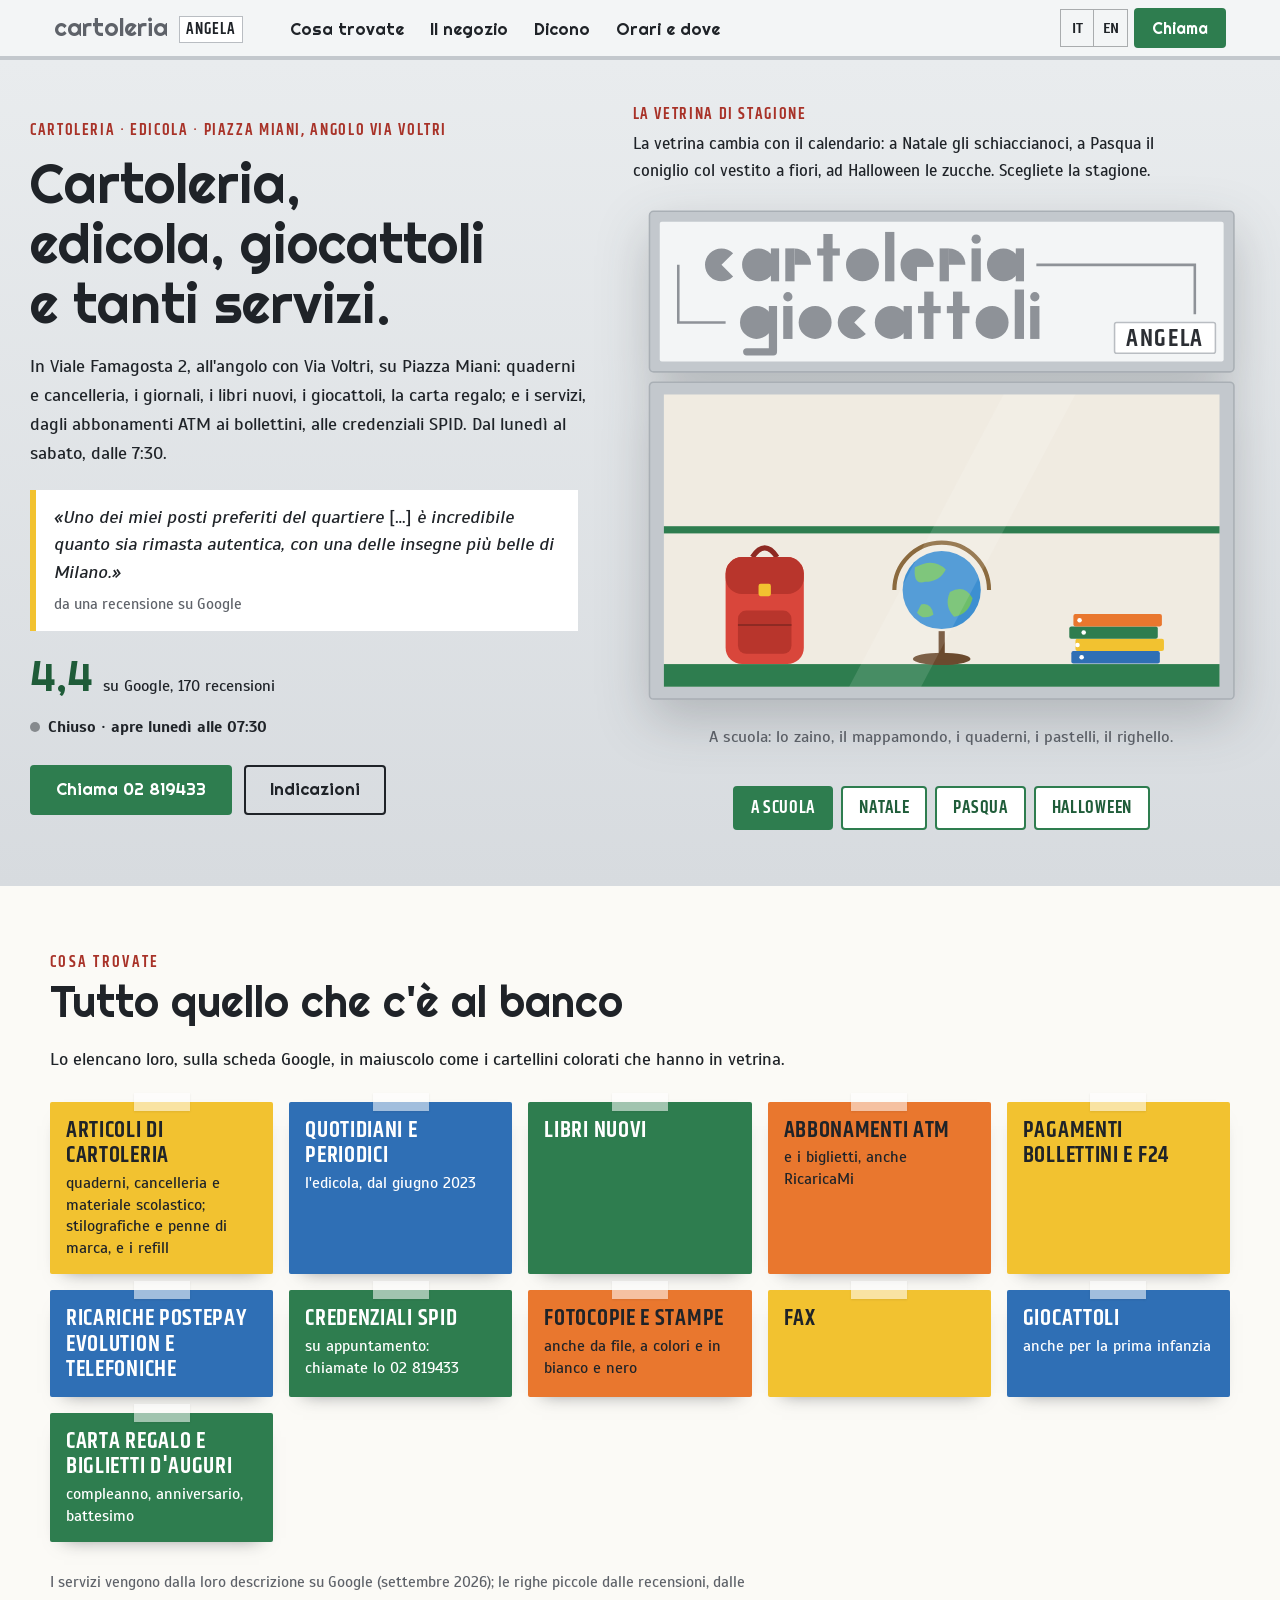
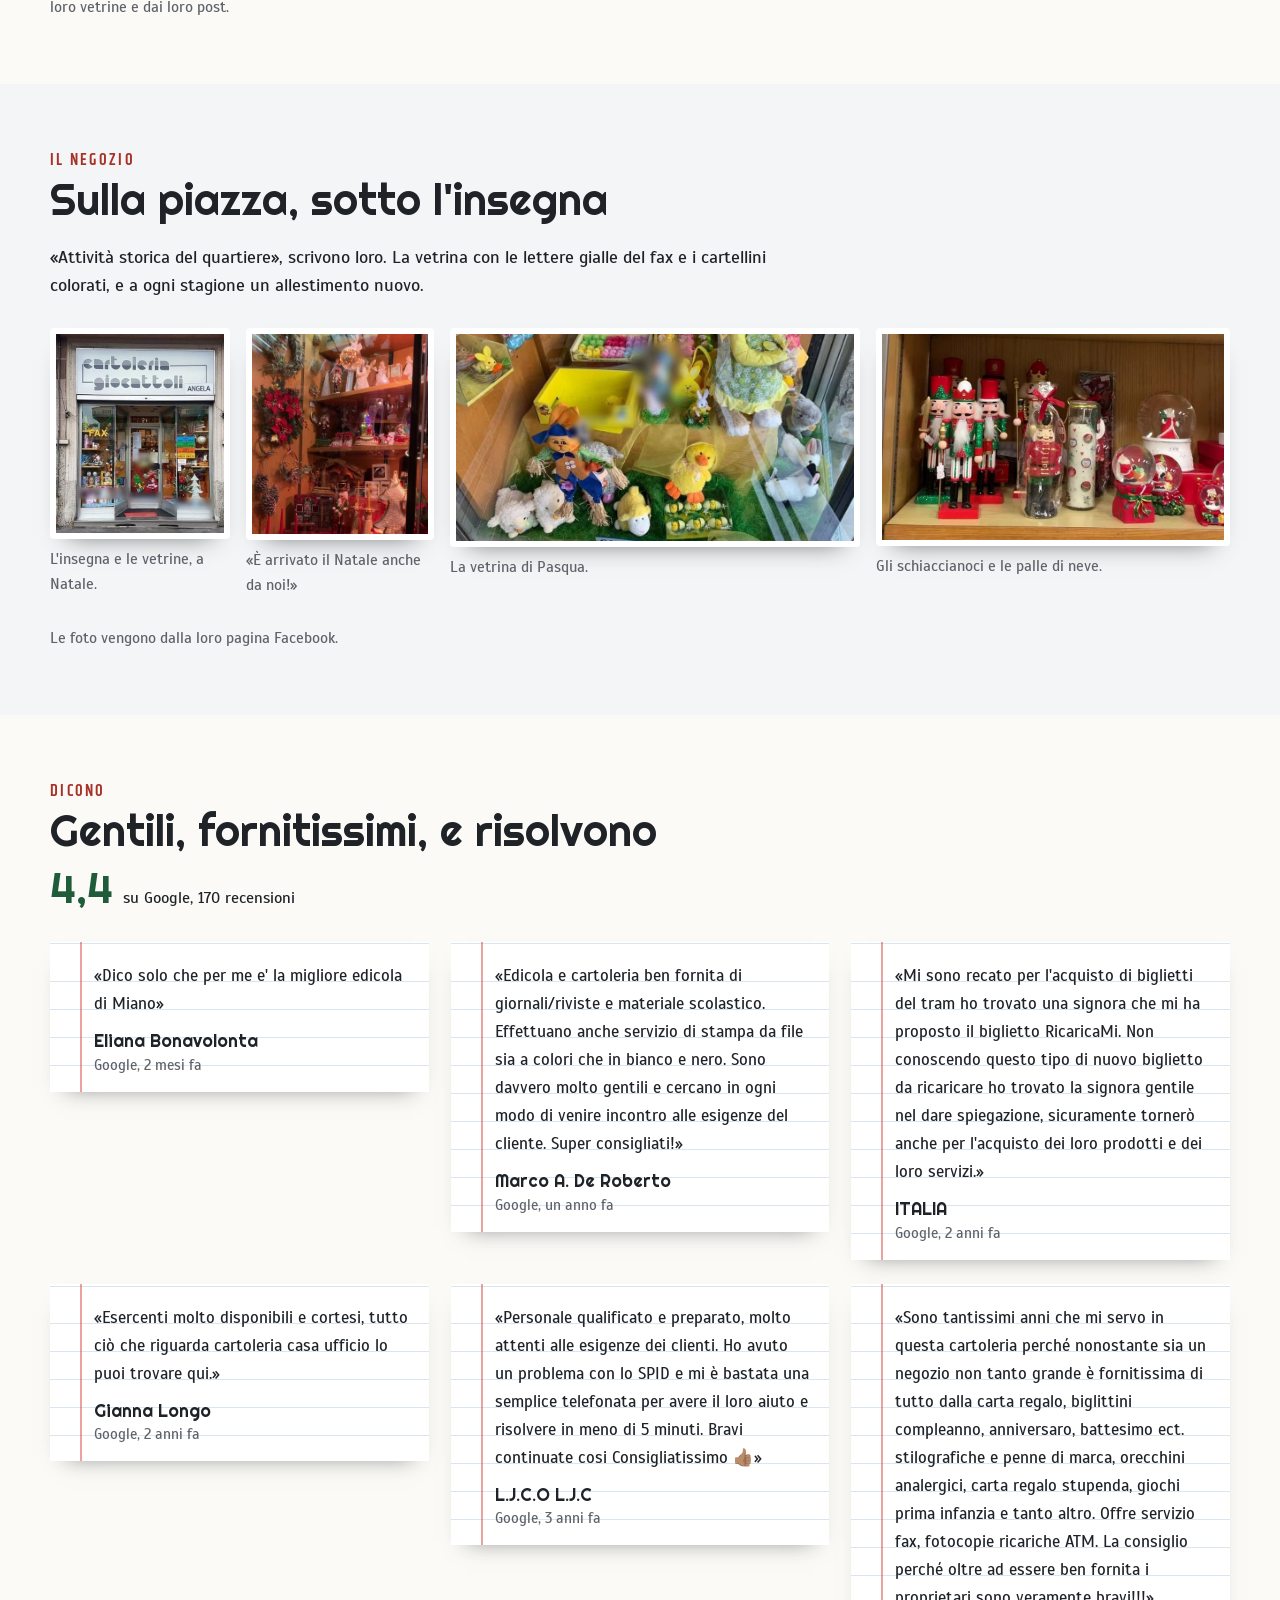
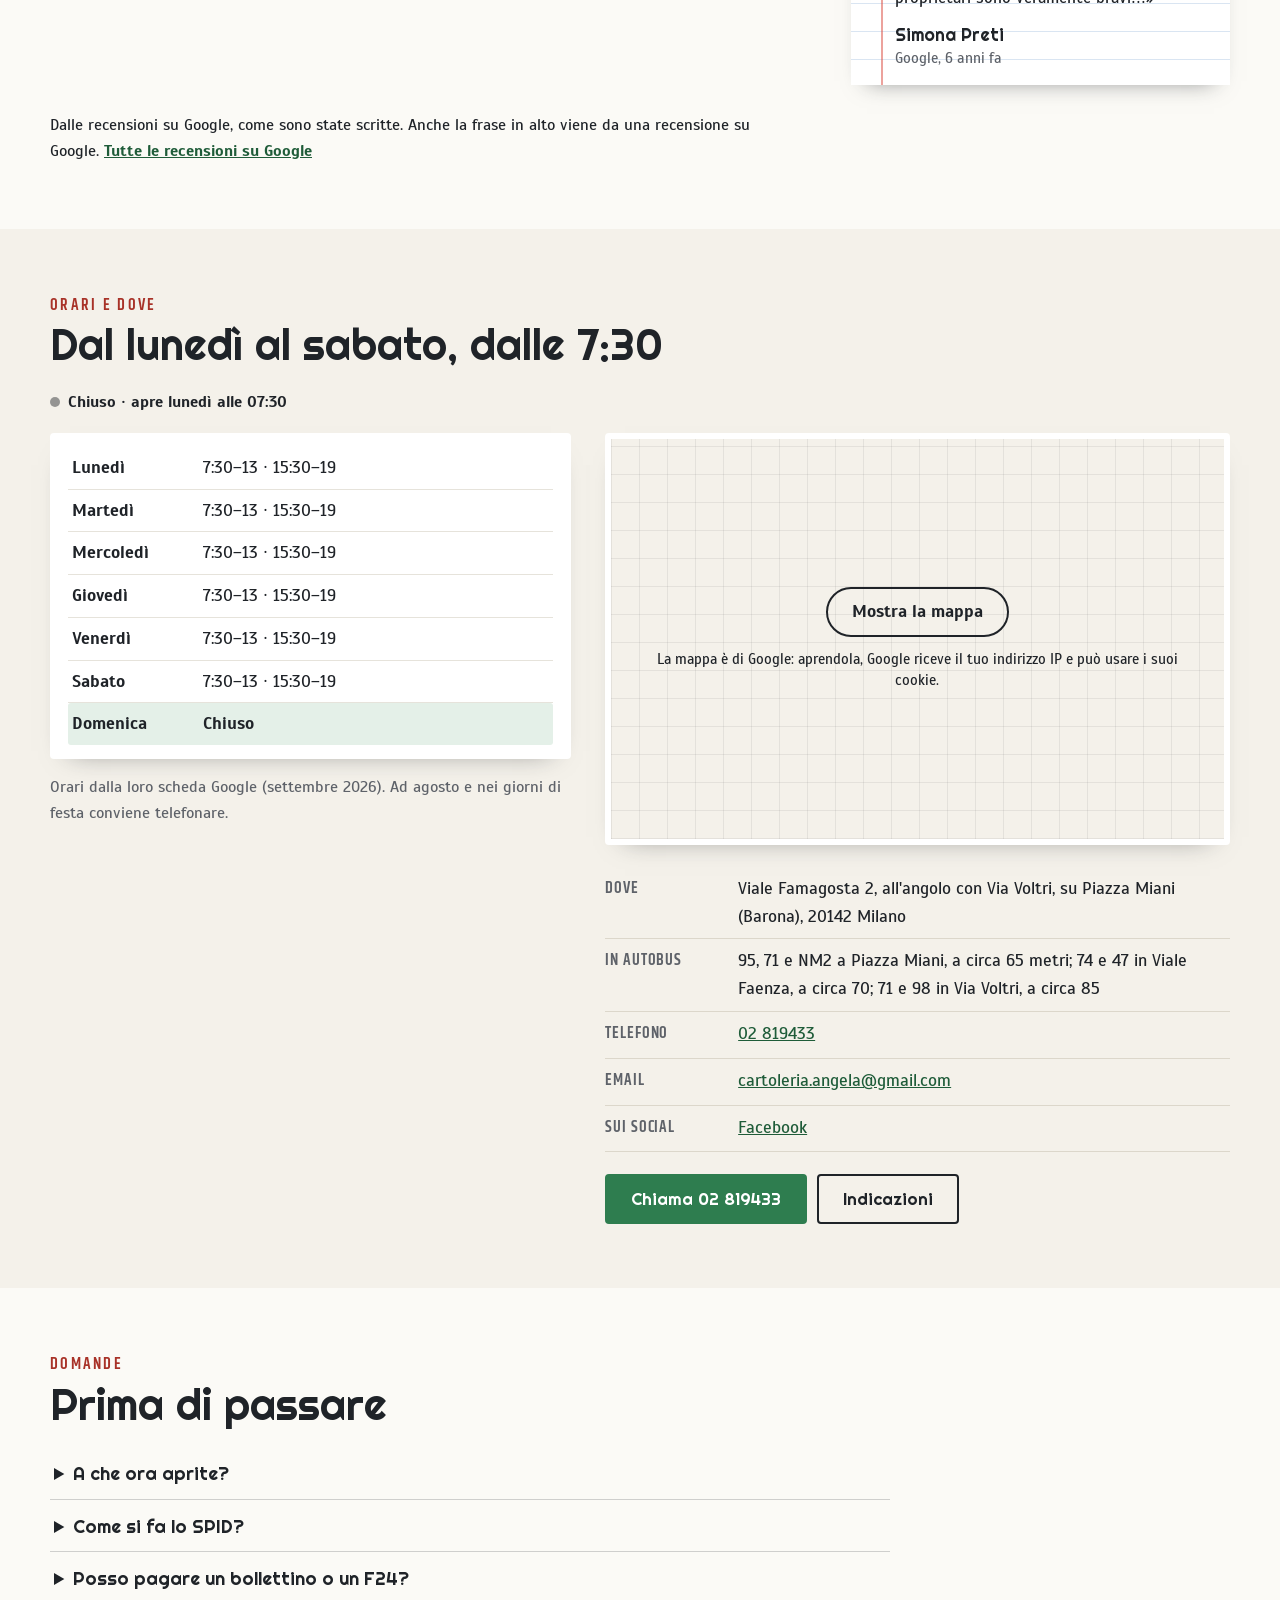
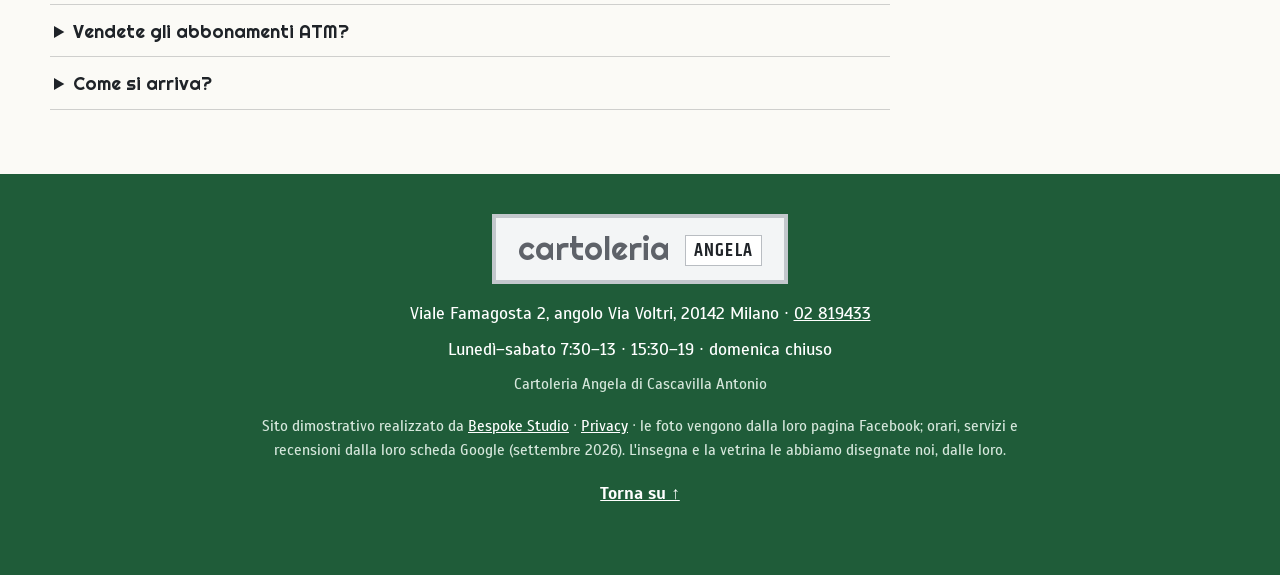
==== commit 13dbb906: "Privacy e pulizia: caratteri sul sito, mappa al clic, informativa, noindex - caratteri copiati nel s" ====
--- a/index.html
+++ b/index.html
@@ -3,6 +3,7 @@
 <head>
 <meta charset="utf-8">
 <meta name="viewport" content="width=device-width, initial-scale=1">
+<meta name="robots" content="noindex">
 <script>(function(){var r=document.documentElement;r.classList.remove('no-js');
 /* la firma: finché main.js non parte la vetrina resta vuota; se il codice non arriva, dopo 2,5 s è allestita (stato finale) */
 try{if(!matchMedia('(prefers-reduced-motion: reduce)').matches){r.classList.add('firma-attesa');window.__attesaVetrina=setTimeout(function(){r.classList.remove('firma-attesa')},2500)}}catch(e){}})()</script>
@@ -20,15 +21,67 @@
 <link rel="icon" href="img/favicon.svg" type="image/svg+xml">
 <link rel="icon" href="img/favicon-32.png" sizes="32x32" type="image/png">
 <link rel="apple-touch-icon" href="img/apple-touch-icon.png">
-<link rel="preconnect" href="https://fonts.googleapis.com">
-<link rel="preconnect" href="https://fonts.gstatic.com" crossorigin>
-<link href="https://fonts.googleapis.com/css2?family=Khand:wght@500;600&amp;family=Righteous&amp;family=Scada:ital,wght@0,400;0,700;1,400&amp;display=swap" rel="stylesheet">
+<link rel="stylesheet" href="fonts/fonts.css?v=1">
 <link rel="stylesheet" href="css/styles.css?v=1">
 <script src="https://cdn.jsdelivr.net/npm/gsap@3.12.5/dist/gsap.min.js" defer></script>
 <script src="https://cdn.jsdelivr.net/npm/gsap@3.12.5/dist/ScrollTrigger.min.js" defer></script>
 <script src="js/main.js?v=1" defer></script>
 <script type="application/ld+json">
-{"@context":"https://schema.org","@type":"Store","name":"Cartoleria Angela","legalName":"Cartoleria Angela di Cascavilla Antonio","description":"Cartoleria ed edicola in Viale Famagosta 2, angolo Via Voltri, su Piazza Miani a Milano: articoli di cartoleria, quotidiani e periodici, libri nuovi, giocattoli; abbonamenti ATM, pagamenti di bollettini e F24, ricariche, credenziali SPID, fotocopie.","url":"https://rotenzark.github.io/cartoleria-angela-barona/","image":"https://rotenzark.github.io/cartoleria-angela-barona/img/og.jpg","telephone":"+39 02 819433","email":"cartoleria.angela@gmail.com","address":{"@type":"PostalAddress","streetAddress":"Viale Famagosta 2","postalCode":"20142","addressLocality":"Milano","addressRegion":"MI","addressCountry":"IT"},"geo":{"@type":"GeoCoordinates","latitude":45.43682,"longitude":9.1548},"openingHoursSpecification":[{"@type":"OpeningHoursSpecification","dayOfWeek":["Monday","Tuesday","Wednesday","Thursday","Friday","Saturday"],"opens":"07:30","closes":"13:00"},{"@type":"OpeningHoursSpecification","dayOfWeek":["Monday","Tuesday","Wednesday","Thursday","Friday","Saturday"],"opens":"15:30","closes":"19:00"}],"aggregateRating":{"@type":"AggregateRating","ratingValue":"4.4","reviewCount":"170","bestRating":"5"},"sameAs":["https://www.facebook.com/cartoleriangela"]}
+{
+  "@context": "https://schema.org",
+  "@type": "Store",
+  "name": "Cartoleria Angela",
+  "legalName": "Cartoleria Angela di Cascavilla Antonio",
+  "description": "Cartoleria ed edicola in Viale Famagosta 2, angolo Via Voltri, su Piazza Miani a Milano: articoli di cartoleria, quotidiani e periodici, libri nuovi, giocattoli; abbonamenti ATM, pagamenti di bollettini e F24, ricariche, credenziali SPID, fotocopie.",
+  "url": "https://rotenzark.github.io/cartoleria-angela-barona/",
+  "image": "https://rotenzark.github.io/cartoleria-angela-barona/img/og.jpg",
+  "telephone": "+39 02 819433",
+  "email": "cartoleria.angela@gmail.com",
+  "address": {
+    "@type": "PostalAddress",
+    "streetAddress": "Viale Famagosta 2",
+    "postalCode": "20142",
+    "addressLocality": "Milano",
+    "addressRegion": "MI",
+    "addressCountry": "IT"
+  },
+  "geo": {
+    "@type": "GeoCoordinates",
+    "latitude": 45.43682,
+    "longitude": 9.1548
+  },
+  "openingHoursSpecification": [
+    {
+      "@type": "OpeningHoursSpecification",
+      "dayOfWeek": [
+        "Monday",
+        "Tuesday",
+        "Wednesday",
+        "Thursday",
+        "Friday",
+        "Saturday"
+      ],
+      "opens": "07:30",
+      "closes": "13:00"
+    },
+    {
+      "@type": "OpeningHoursSpecification",
+      "dayOfWeek": [
+        "Monday",
+        "Tuesday",
+        "Wednesday",
+        "Thursday",
+        "Friday",
+        "Saturday"
+      ],
+      "opens": "15:30",
+      "closes": "19:00"
+    }
+  ],
+  "sameAs": [
+    "https://www.facebook.com/cartoleriangela"
+  ]
+}
 </script>
 <script type="application/ld+json">
 {"@context":"https://schema.org","@type":"FAQPage","mainEntity":[
@@ -83,7 +136,7 @@
       <p class="apertura__sopra" data-i18n="h.sopra">Cartoleria · Edicola · Piazza Miani, angolo Via Voltri</p>
       <h1 id="titolo" class="apertura__titolo" data-i18n="h.titolo">Cartoleria, edicola, giocattoli e tanti servizi.</h1>
       <p class="apertura__frase" data-i18n="h.testo">In Viale Famagosta 2, all'angolo con Via Voltri, su Piazza Miani: quaderni e cancelleria, i giornali, i libri nuovi, i giocattoli, la carta regalo; e i servizi, dagli abbonamenti ATM ai bollettini, alle credenziali SPID. Dal lunedì al sabato, dalle 7:30.</p>
-      <p class="apertura__citazione"><span>«Uno dei miei posti preferiti del quartiere <span class="taglio">[…]</span> è incredibile quanto sia rimasta autentica, con una delle insegne più belle di Milano.»</span> <span class="apertura__chi" data-i18n="h.chi">da una recensione su Google</span></p>
+      <p class="apertura__citazione"><span lang="it">«Uno dei miei posti preferiti del quartiere <span class="taglio">[…]</span> è incredibile quanto sia rimasta autentica, con una delle insegne più belle di Milano.»</span> <span class="apertura__chi" data-i18n="h.chi">da una recensione su Google</span></p>
       <div class="voti">
         <p class="voto"><b class="voto__n">4,4</b> <span class="voto__su" data-i18n="h.google">su Google, 170 recensioni</span></p>
       </div>
@@ -212,12 +265,12 @@
       <p class="voto"><b class="voto__n">4,4</b> <span class="voto__su" data-i18n="d.google">su Google, 170 recensioni</span></p>
     </div>
     <ul class="fogli">
-      <li class="foglio reveal"><p class="foglio__testo">«Dico solo che per me e' la migliore edicola di Miano»</p><p class="foglio__chi"><b>Eliana Bonavolonta</b> <span data-i18n="d.g2m">Google, 2 mesi fa</span></p></li>
-      <li class="foglio reveal"><p class="foglio__testo">«Edicola e cartoleria ben fornita di giornali/riviste e materiale scolastico. Effettuano anche servizio di stampa da file sia a colori che in bianco e nero. Sono davvero molto gentili e cercano in ogni modo di venire incontro alle esigenze del cliente. Super consigliati!»</p><p class="foglio__chi"><b>Marco A. De Roberto</b> <span data-i18n="d.g1a">Google, un anno fa</span></p></li>
-      <li class="foglio reveal"><p class="foglio__testo">«Mi sono recato per l'acquisto di biglietti del tram ho trovato una signora che mi ha proposto il biglietto RicaricaMi. Non conoscendo questo tipo di nuovo biglietto da ricaricare ho trovato la signora gentile nel dare spiegazione, sicuramente tornerò anche per l'acquisto dei loro prodotti e dei loro servizi.»</p><p class="foglio__chi"><b>ITALIA</b> <span data-i18n="d.g2a">Google, 2 anni fa</span></p></li>
-      <li class="foglio reveal"><p class="foglio__testo">«Esercenti molto disponibili e cortesi, tutto ciò che riguarda cartoleria casa ufficio lo puoi trovare qui.»</p><p class="foglio__chi"><b>Gianna Longo</b> <span data-i18n="d.g2a">Google, 2 anni fa</span></p></li>
-      <li class="foglio reveal"><p class="foglio__testo">«Personale qualificato e preparato, molto attenti alle esigenze dei clienti. Ho avuto un problema con lo SPID e mi è bastata una semplice telefonata per avere il loro aiuto e risolvere in meno di 5 minuti. Bravi continuate cosi Consigliatissimo 👍🏽»</p><p class="foglio__chi"><b>L.J.C.O L.J.C</b> <span data-i18n="d.g3a">Google, 3 anni fa</span></p></li>
-      <li class="foglio reveal"><p class="foglio__testo">«Sono tantissimi anni che mi servo in questa cartoleria perché nonostante sia un negozio non tanto grande è fornitissima di tutto dalla carta regalo, biglittini compleanno, anniversaro, battesimo ect. stilografiche e penne di marca, orecchini analergici, carta regalo stupenda, giochi prima infanzia e tanto altro. Offre servizio fax, fotocopie ricariche ATM. La consiglio perché oltre ad essere ben fornita i proprietari sono veramente bravi!!!»</p><p class="foglio__chi"><b>Simona Preti</b> <span data-i18n="d.g6a">Google, 6 anni fa</span></p></li>
+      <li class="foglio reveal"><p lang="it" class="foglio__testo">«Dico solo che per me e' la migliore edicola di Miano»</p><p class="foglio__chi"><b>Eliana Bonavolonta</b> <span data-i18n="d.g2m">Google, 2 mesi fa</span></p></li>
+      <li class="foglio reveal"><p lang="it" class="foglio__testo">«Edicola e cartoleria ben fornita di giornali/riviste e materiale scolastico. Effettuano anche servizio di stampa da file sia a colori che in bianco e nero. Sono davvero molto gentili e cercano in ogni modo di venire incontro alle esigenze del cliente. Super consigliati!»</p><p class="foglio__chi"><b>Marco A. De Roberto</b> <span data-i18n="d.g1a">Google, un anno fa</span></p></li>
+      <li class="foglio reveal"><p lang="it" class="foglio__testo">«Mi sono recato per l'acquisto di biglietti del tram ho trovato una signora che mi ha proposto il biglietto RicaricaMi. Non conoscendo questo tipo di nuovo biglietto da ricaricare ho trovato la signora gentile nel dare spiegazione, sicuramente tornerò anche per l'acquisto dei loro prodotti e dei loro servizi.»</p><p class="foglio__chi"><b>ITALIA</b> <span data-i18n="d.g2a">Google, 2 anni fa</span></p></li>
+      <li class="foglio reveal"><p lang="it" class="foglio__testo">«Esercenti molto disponibili e cortesi, tutto ciò che riguarda cartoleria casa ufficio lo puoi trovare qui.»</p><p class="foglio__chi"><b>Gianna Longo</b> <span data-i18n="d.g2a">Google, 2 anni fa</span></p></li>
+      <li class="foglio reveal"><p lang="it" class="foglio__testo">«Personale qualificato e preparato, molto attenti alle esigenze dei clienti. Ho avuto un problema con lo SPID e mi è bastata una semplice telefonata per avere il loro aiuto e risolvere in meno di 5 minuti. Bravi continuate cosi Consigliatissimo 👍🏽»</p><p class="foglio__chi"><b>L.J.C.O L.J.C</b> <span data-i18n="d.g3a">Google, 3 anni fa</span></p></li>
+      <li class="foglio reveal"><p lang="it" class="foglio__testo">«Sono tantissimi anni che mi servo in questa cartoleria perché nonostante sia un negozio non tanto grande è fornitissima di tutto dalla carta regalo, biglittini compleanno, anniversaro, battesimo ect. stilografiche e penne di marca, orecchini analergici, carta regalo stupenda, giochi prima infanzia e tanto altro. Offre servizio fax, fotocopie ricariche ATM. La consiglio perché oltre ad essere ben fornita i proprietari sono veramente bravi!!!»</p><p class="foglio__chi"><b>Simona Preti</b> <span data-i18n="d.g6a">Google, 6 anni fa</span></p></li>
     </ul>
     <p class="dicono__nota"><span data-i18n="d.nota">Dalle recensioni su Google, come sono state scritte. Anche la frase in alto viene da una recensione su Google.</span> <a href="https://www.google.com/maps/search/?api=1&amp;query=Cartoleria+Angela%2C+Viale+Famagosta+2%2C+20142+Milano" target="_blank" rel="noopener" data-i18n="d.tutte">Tutte le recensioni su Google</a></p>
   </section>
@@ -242,7 +295,7 @@
       </div>
       <div class="dove">
         <div class="cartina reveal">
-          <iframe title="Mappa: Cartoleria Angela, Viale Famagosta 2, Milano" data-i18n-title="o.mappa" src="https://maps.google.com/maps?q=Cartoleria%20Angela%2C%20Viale%20Famagosta%202%2C%2020142%20Milano&amp;z=16&amp;output=embed" width="600" height="400" loading="lazy" referrerpolicy="no-referrer-when-downgrade"></iframe>
+          <div class="mappa-clic" data-mappa-clic style="--mappa-h: 400px"><template><iframe title="Mappa: Cartoleria Angela, Viale Famagosta 2, Milano" data-i18n-title="o.mappa" src="https://maps.google.com/maps?q=Cartoleria%20Angela%2C%20Viale%20Famagosta%202%2C%2020142%20Milano&amp;z=16&amp;output=embed" width="600" height="400" loading="lazy" referrerpolicy="no-referrer-when-downgrade"></iframe></template><div class="mappa-clic__velo"><a class="mappa-clic__btn" href="https://www.google.com/maps/dir/?api=1&amp;destination=Cartoleria+Angela%2C+Viale+Famagosta+2%2C+20142+Milano" target="_blank" rel="noopener">Mostra la mappa</a><p class="mappa-clic__nota">La mappa è di Google: aprendola, Google riceve il tuo indirizzo IP e può usare i suoi cookie.</p></div></div>
         </div>
         <dl class="indirizzo">
           <div><dt data-i18n="o.dove">Dove</dt><dd data-i18n="o.dovev">Viale Famagosta 2, all'angolo con Via Voltri, su Piazza Miani (Barona), 20142 Milano</dd></div>
@@ -277,7 +330,7 @@
     <p class="piede__dove">Viale Famagosta 2, angolo Via Voltri, 20142 Milano · <a href="tel:+3902819433" class="intero">02 819433</a></p>
     <p class="piede__orario" data-i18n="f2.orario">Lunedì–sabato 7:30–13 · 15:30–19 · domenica chiuso</p>
     <p class="piede__ditta">Cartoleria Angela di Cascavilla Antonio</p>
-    <p class="piede__cred" data-i18n="f2.cred">Sito dimostrativo realizzato da <a href="https://bespokestud.io" rel="noopener">Bespoke Studio</a> · le foto vengono dalla loro pagina Facebook; orari, servizi e recensioni dalla loro scheda Google (settembre 2026). L&#39;insegna e la vetrina le abbiamo disegnate noi, dalle loro.</p>
+    <p class="piede__cred" data-i18n="f2.cred">Sito dimostrativo realizzato da <a href="https://bespokestud.io" rel="noopener">Bespoke Studio</a> · <a href="privacy.html">Privacy</a> · le foto vengono dalla loro pagina Facebook; orari, servizi e recensioni dalla loro scheda Google (settembre 2026). L&#39;insegna e la vetrina le abbiamo disegnate noi, dalle loro.</p>
     <p><a class="piede__su" href="#inizio" data-i18n="f2.su">Torna su ↑</a></p>
   </div>
 </footer>
@@ -292,5 +345,6 @@
   <img id="lightboxImg" src="" alt="">
 </div>
 
+<script src="js/mappa-clic.js?v=1" defer></script>
 </body>
 </html>
--- a/fonts/fonts.css
+++ b/fonts/fonts.css
@@ -0,0 +1,181 @@
+/* Caratteri ospitati sul sito: nessuna richiesta a Google Fonts o Fontshare (giro privacy 1/10/2026). Licenze in LICENSE.txt. */
+/* devanagari */
+@font-face {
+  font-family: 'Khand';
+  font-style: normal;
+  font-weight: 500;
+  font-display: swap;
+  src: url(khand-v22-TwMN-IINQlQQ0bKhcWExbQe3_w.woff2) format('woff2');
+  unicode-range: U+0900-097F, U+1CD0-1CF9, U+200C-200D, U+20A8, U+20B9, U+20F0, U+25CC, U+A830-A839, U+A8E0-A8FF, U+11B00-11B09;
+}
+/* latin-ext */
+@font-face {
+  font-family: 'Khand';
+  font-style: normal;
+  font-weight: 500;
+  font-display: swap;
+  src: url(khand-v22-TwMN-IINQlQQ0bKhcWE-bQe3_w.woff2) format('woff2');
+  unicode-range: U+0100-02BA, U+02BD-02C5, U+02C7-02CC, U+02CE-02D7, U+02DD-02FF, U+0304, U+0308, U+0329, U+1D00-1DBF, U+1E00-1E9F, U+1EF2-1EFF, U+2020, U+20A0-20AB, U+20AD-20C0, U+2113, U+2C60-2C7F, U+A720-A7FF;
+}
+/* latin */
+@font-face {
+  font-family: 'Khand';
+  font-style: normal;
+  font-weight: 500;
+  font-display: swap;
+  src: url(khand-v22-TwMN-IINQlQQ0bKhcWEwbQc.woff2) format('woff2');
+  unicode-range: U+0000-00FF, U+0131, U+0152-0153, U+02BB-02BC, U+02C6, U+02DA, U+02DC, U+0304, U+0308, U+0329, U+2000-206F, U+20AC, U+2122, U+2191, U+2193, U+2212, U+2215, U+FEFF, U+FFFD;
+}
+/* devanagari */
+@font-face {
+  font-family: 'Khand';
+  font-style: normal;
+  font-weight: 600;
+  font-display: swap;
+  src: url(khand-v22-TwMN-IINQlQQ0bKNdmExbQe3_w.woff2) format('woff2');
+  unicode-range: U+0900-097F, U+1CD0-1CF9, U+200C-200D, U+20A8, U+20B9, U+20F0, U+25CC, U+A830-A839, U+A8E0-A8FF, U+11B00-11B09;
+}
+/* latin-ext */
+@font-face {
+  font-family: 'Khand';
+  font-style: normal;
+  font-weight: 600;
+  font-display: swap;
+  src: url(khand-v22-TwMN-IINQlQQ0bKNdmE-bQe3_w.woff2) format('woff2');
+  unicode-range: U+0100-02BA, U+02BD-02C5, U+02C7-02CC, U+02CE-02D7, U+02DD-02FF, U+0304, U+0308, U+0329, U+1D00-1DBF, U+1E00-1E9F, U+1EF2-1EFF, U+2020, U+20A0-20AB, U+20AD-20C0, U+2113, U+2C60-2C7F, U+A720-A7FF;
+}
+/* latin */
+@font-face {
+  font-family: 'Khand';
+  font-style: normal;
+  font-weight: 600;
+  font-display: swap;
+  src: url(khand-v22-TwMN-IINQlQQ0bKNdmEwbQc.woff2) format('woff2');
+  unicode-range: U+0000-00FF, U+0131, U+0152-0153, U+02BB-02BC, U+02C6, U+02DA, U+02DC, U+0304, U+0308, U+0329, U+2000-206F, U+20AC, U+2122, U+2191, U+2193, U+2212, U+2215, U+FEFF, U+FFFD;
+}
+/* latin-ext */
+@font-face {
+  font-family: 'Righteous';
+  font-style: normal;
+  font-weight: 400;
+  font-display: swap;
+  src: url(righteous-v18-1cXxaUPXBpj2rGoU7C9WhnGFucE.woff2) format('woff2');
+  unicode-range: U+0100-02BA, U+02BD-02C5, U+02C7-02CC, U+02CE-02D7, U+02DD-02FF, U+0304, U+0308, U+0329, U+1D00-1DBF, U+1E00-1E9F, U+1EF2-1EFF, U+2020, U+20A0-20AB, U+20AD-20C0, U+2113, U+2C60-2C7F, U+A720-A7FF;
+}
+/* latin */
+@font-face {
+  font-family: 'Righteous';
+  font-style: normal;
+  font-weight: 400;
+  font-display: swap;
+  src: url(righteous-v18-1cXxaUPXBpj2rGoU7C9WiHGF.woff2) format('woff2');
+  unicode-range: U+0000-00FF, U+0131, U+0152-0153, U+02BB-02BC, U+02C6, U+02DA, U+02DC, U+0304, U+0308, U+0329, U+2000-206F, U+20AC, U+2122, U+2191, U+2193, U+2212, U+2215, U+FEFF, U+FFFD;
+}
+/* cyrillic-ext */
+@font-face {
+  font-family: 'Scada';
+  font-style: italic;
+  font-weight: 400;
+  font-display: swap;
+  src: url(scada-v16-RLp_K5Pv5qumeVJq_TsAamvv.woff2) format('woff2');
+  unicode-range: U+0460-052F, U+1C80-1C8A, U+20B4, U+2DE0-2DFF, U+A640-A69F, U+FE2E-FE2F;
+}
+/* cyrillic */
+@font-face {
+  font-family: 'Scada';
+  font-style: italic;
+  font-weight: 400;
+  font-display: swap;
+  src: url(scada-v16-RLp_K5Pv5qumeVJq_TIAamvv.woff2) format('woff2');
+  unicode-range: U+0301, U+0400-045F, U+0490-0491, U+04B0-04B1, U+2116;
+}
+/* latin-ext */
+@font-face {
+  font-family: 'Scada';
+  font-style: italic;
+  font-weight: 400;
+  font-display: swap;
+  src: url(scada-v16-RLp_K5Pv5qumeVJq_TgAamvv.woff2) format('woff2');
+  unicode-range: U+0100-02BA, U+02BD-02C5, U+02C7-02CC, U+02CE-02D7, U+02DD-02FF, U+0304, U+0308, U+0329, U+1D00-1DBF, U+1E00-1E9F, U+1EF2-1EFF, U+2020, U+20A0-20AB, U+20AD-20C0, U+2113, U+2C60-2C7F, U+A720-A7FF;
+}
+/* latin */
+@font-face {
+  font-family: 'Scada';
+  font-style: italic;
+  font-weight: 400;
+  font-display: swap;
+  src: url(scada-v16-RLp_K5Pv5qumeVJq_TYAag.woff2) format('woff2');
+  unicode-range: U+0000-00FF, U+0131, U+0152-0153, U+02BB-02BC, U+02C6, U+02DA, U+02DC, U+0304, U+0308, U+0329, U+2000-206F, U+20AC, U+2122, U+2191, U+2193, U+2212, U+2215, U+FEFF, U+FFFD;
+}
+/* cyrillic-ext */
+@font-face {
+  font-family: 'Scada';
+  font-style: normal;
+  font-weight: 400;
+  font-display: swap;
+  src: url(scada-v16-RLpxK5Pv5qumeVJizTQYbg.woff2) format('woff2');
+  unicode-range: U+0460-052F, U+1C80-1C8A, U+20B4, U+2DE0-2DFF, U+A640-A69F, U+FE2E-FE2F;
+}
+/* cyrillic */
+@font-face {
+  font-family: 'Scada';
+  font-style: normal;
+  font-weight: 400;
+  font-display: swap;
+  src: url(scada-v16-RLpxK5Pv5qumeVJrzTQYbg.woff2) format('woff2');
+  unicode-range: U+0301, U+0400-045F, U+0490-0491, U+04B0-04B1, U+2116;
+}
+/* latin-ext */
+@font-face {
+  font-family: 'Scada';
+  font-style: normal;
+  font-weight: 400;
+  font-display: swap;
+  src: url(scada-v16-RLpxK5Pv5qumeVJhzTQYbg.woff2) format('woff2');
+  unicode-range: U+0100-02BA, U+02BD-02C5, U+02C7-02CC, U+02CE-02D7, U+02DD-02FF, U+0304, U+0308, U+0329, U+1D00-1DBF, U+1E00-1E9F, U+1EF2-1EFF, U+2020, U+20A0-20AB, U+20AD-20C0, U+2113, U+2C60-2C7F, U+A720-A7FF;
+}
+/* latin */
+@font-face {
+  font-family: 'Scada';
+  font-style: normal;
+  font-weight: 400;
+  font-display: swap;
+  src: url(scada-v16-RLpxK5Pv5qumeVJvzTQ.woff2) format('woff2');
+  unicode-range: U+0000-00FF, U+0131, U+0152-0153, U+02BB-02BC, U+02C6, U+02DA, U+02DC, U+0304, U+0308, U+0329, U+2000-206F, U+20AC, U+2122, U+2191, U+2193, U+2212, U+2215, U+FEFF, U+FFFD;
+}
+/* cyrillic-ext */
+@font-face {
+  font-family: 'Scada';
+  font-style: normal;
+  font-weight: 700;
+  font-display: swap;
+  src: url(scada-v16-RLp8K5Pv5qumeVrU6CEqT1bWZA.woff2) format('woff2');
+  unicode-range: U+0460-052F, U+1C80-1C8A, U+20B4, U+2DE0-2DFF, U+A640-A69F, U+FE2E-FE2F;
+}
+/* cyrillic */
+@font-face {
+  font-family: 'Scada';
+  font-style: normal;
+  font-weight: 700;
+  font-display: swap;
+  src: url(scada-v16-RLp8K5Pv5qumeVrU6CEjT1bWZA.woff2) format('woff2');
+  unicode-range: U+0301, U+0400-045F, U+0490-0491, U+04B0-04B1, U+2116;
+}
+/* latin-ext */
+@font-face {
+  font-family: 'Scada';
+  font-style: normal;
+  font-weight: 700;
+  font-display: swap;
+  src: url(scada-v16-RLp8K5Pv5qumeVrU6CEpT1bWZA.woff2) format('woff2');
+  unicode-range: U+0100-02BA, U+02BD-02C5, U+02C7-02CC, U+02CE-02D7, U+02DD-02FF, U+0304, U+0308, U+0329, U+1D00-1DBF, U+1E00-1E9F, U+1EF2-1EFF, U+2020, U+20A0-20AB, U+20AD-20C0, U+2113, U+2C60-2C7F, U+A720-A7FF;
+}
+/* latin */
+@font-face {
+  font-family: 'Scada';
+  font-style: normal;
+  font-weight: 700;
+  font-display: swap;
+  src: url(scada-v16-RLp8K5Pv5qumeVrU6CEnT1Y.woff2) format('woff2');
+  unicode-range: U+0000-00FF, U+0131, U+0152-0153, U+02BB-02BC, U+02C6, U+02DA, U+02DC, U+0304, U+0308, U+0329, U+2000-206F, U+20AC, U+2122, U+2191, U+2193, U+2212, U+2215, U+FEFF, U+FFFD;
+}
--- a/css/styles.css
+++ b/css/styles.css
@@ -250,3 +250,12 @@
 .vetrina[data-modo="3"] .vetrina__set:not([data-m="3"]) { display: none; }
 .firma-attesa .oggetto, .firma-attesa .addobbo { opacity: 0; }
 /*/VETRINA*/
+
+/*MAPPACLIC*/
+/* la mappa Google si carica solo al clic (giro privacy 1/10/2026) */
+.mappa-clic { display: flex; align-items: center; justify-content: center; width: 100%; height: 100%; min-height: var(--mappa-h, 320px); box-sizing: border-box; padding: 24px; text-align: center; background: repeating-linear-gradient(0deg, rgba(127, 127, 127, 0.14) 0 1px, transparent 1px 28px), repeating-linear-gradient(90deg, rgba(127, 127, 127, 0.14) 0 1px, transparent 1px 28px); }
+.mappa-clic__velo { display: flex; flex-direction: column; align-items: center; gap: 12px; max-width: 32em; }
+.mappa-clic__btn { display: inline-block; padding: 0.75em 1.4em; border: 2px solid currentColor; border-radius: 999px; color: inherit; font: inherit; font-weight: 600; line-height: 1.2; text-decoration: none; background: transparent; cursor: pointer; }
+.mappa-clic__btn:hover, .mappa-clic__btn:focus-visible { text-decoration: underline; }
+.mappa-clic__nota { margin: 0; font-size: 0.85em; line-height: 1.45; }
+/*/MAPPACLIC*/
